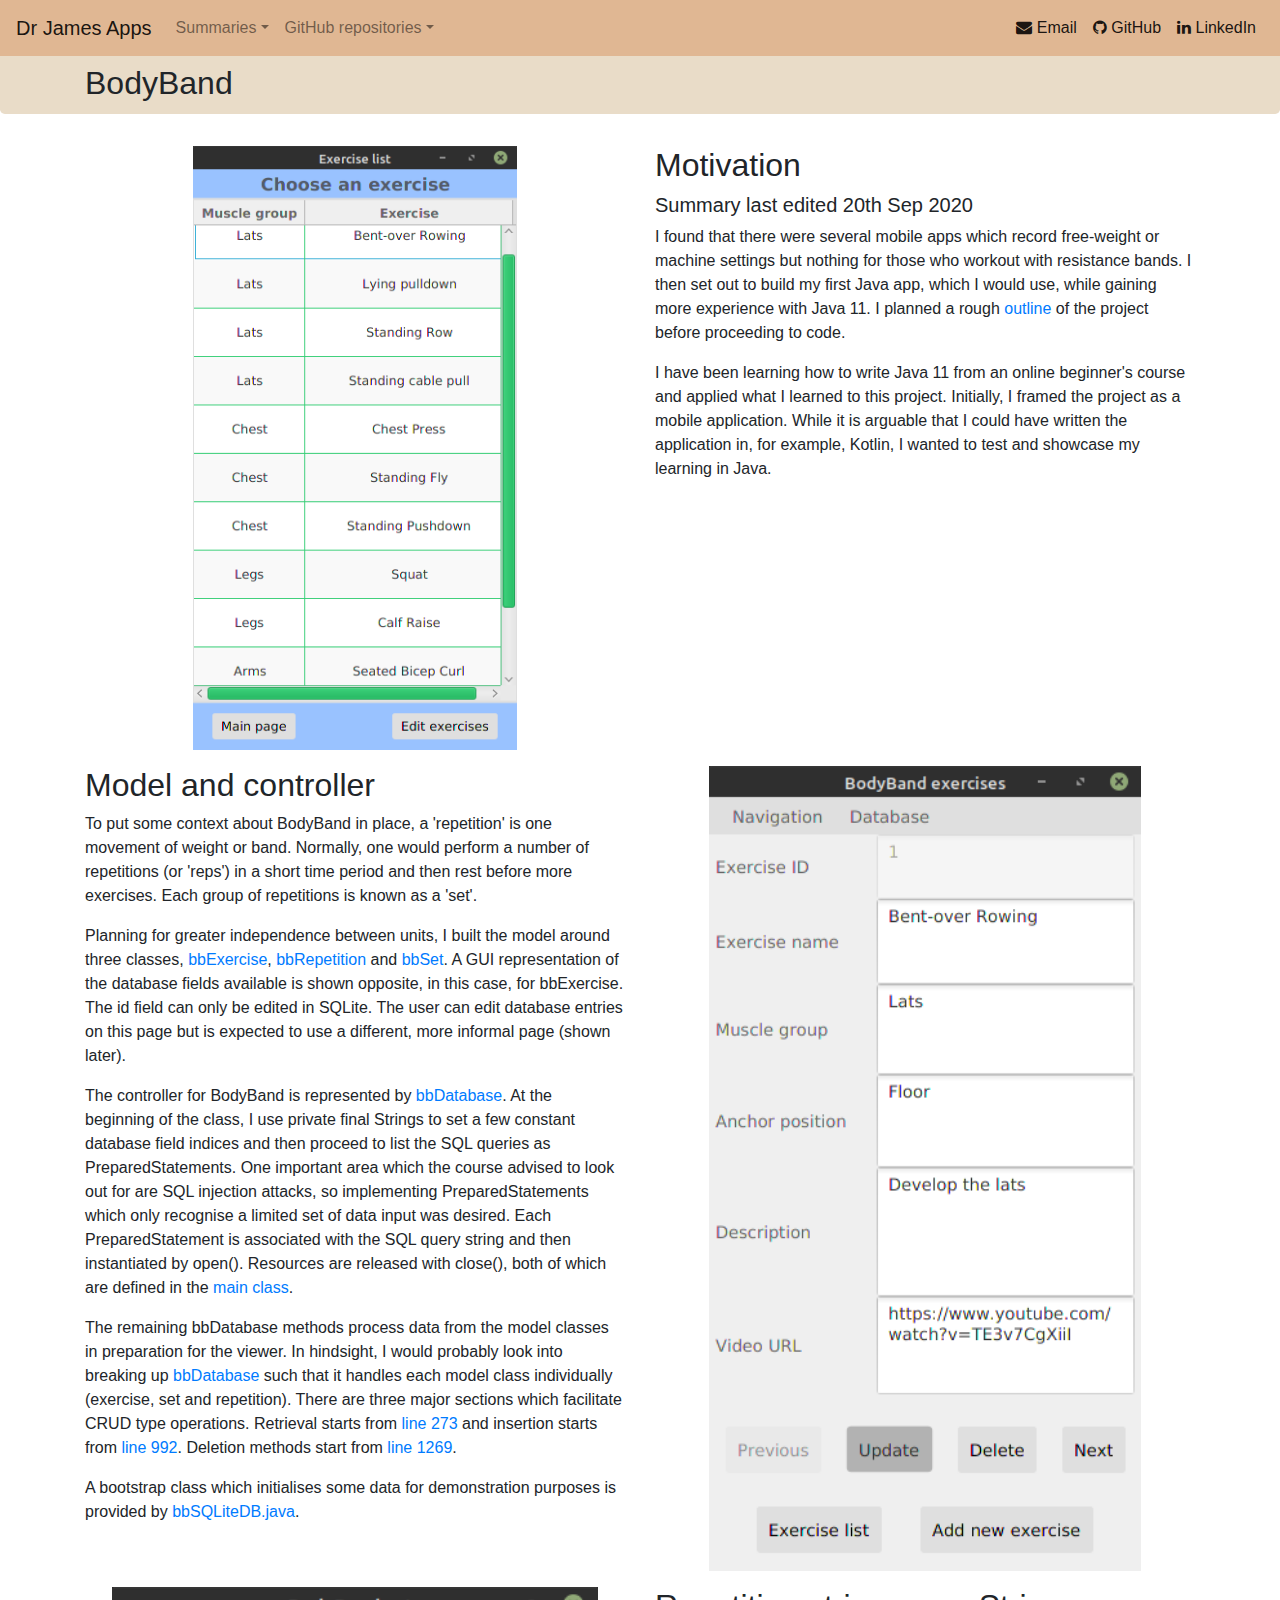
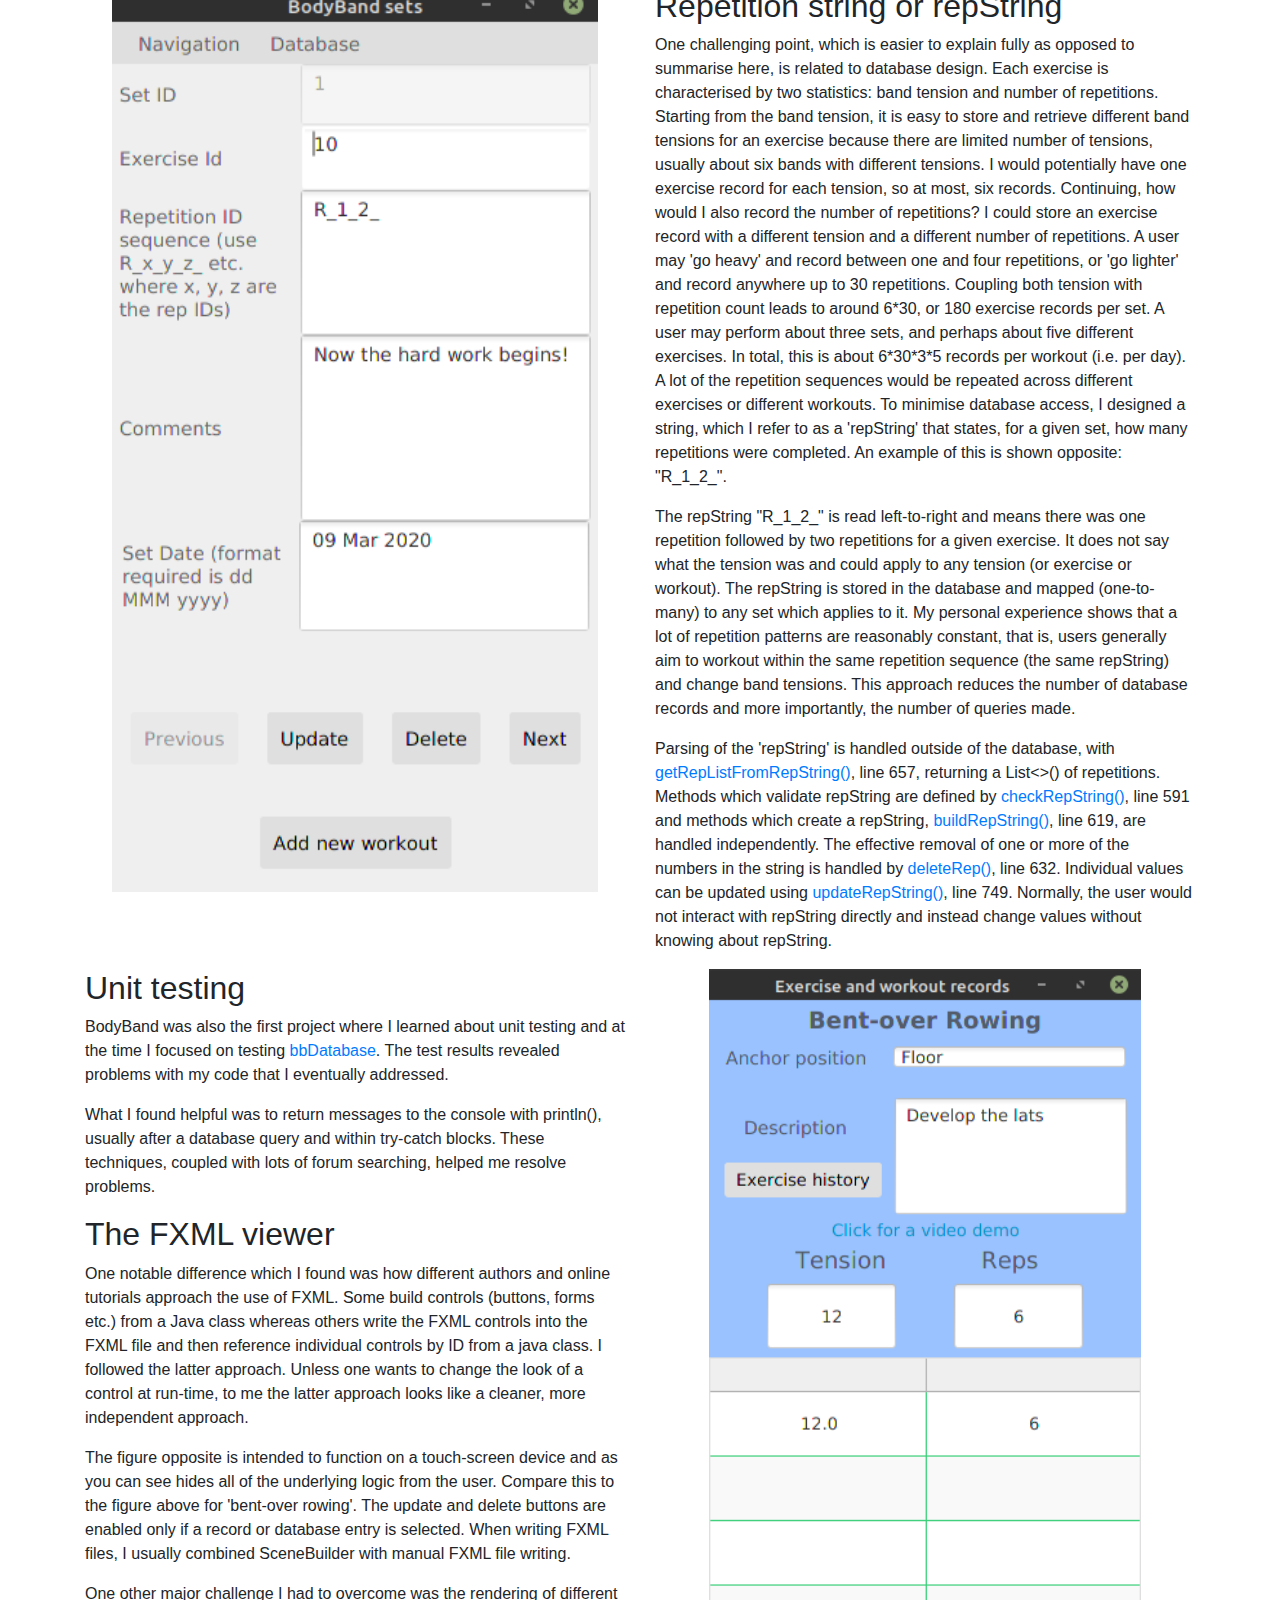
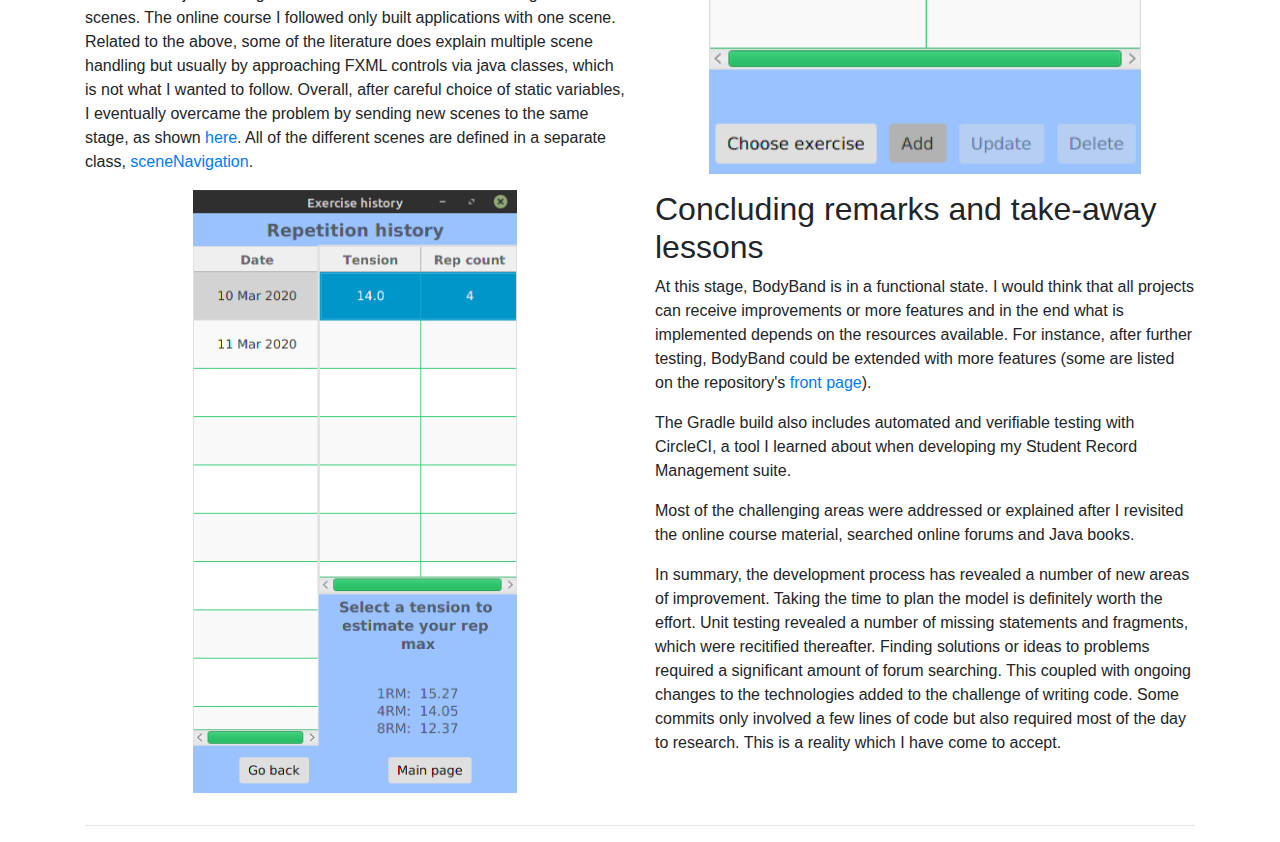
==== BodyBand.html @ 7acdca32 "updated SRM desc" ====
<!doctype html>
<html lang="en">
  <head>
    <meta charset="utf-8">
    <meta name="viewport" content="width=device-width, initial-scale=1, shrink-to-fit=no">
    <title>Dr James Apps | BodyBand</title>

    <!-- Bootstrap core CSS -->
    <link rel="stylesheet" href="https://stackpath.bootstrapcdn.com/bootstrap/4.5.2/css/bootstrap.min.css" integrity="sha384-JcKb8q3iqJ61gNV9KGb8thSsNjpSL0n8PARn9HuZOnIxN0hoP+VmmDGMN5t9UJ0Z" crossorigin="anonymous">
    <link rel="stylesheet" href="https://cdnjs.cloudflare.com/ajax/libs/font-awesome/4.7.0/css/font-awesome.min.css">
    <link rel="stylesheet" href="styles.css">

  </head>
  <body>

    <nav class="navbar navbar-expand-md navbar-light fixed-top" style="background-color:rgb(224, 183, 147);">
    <div class="navbar-brand">Dr James Apps</div>
      
    <!-- collapsable button -->
    <button class="navbar-toggler" type="button" data-toggle="collapse" data-target="#navbarSupportedContent" aria-controls="navbarSupportedContent" aria-expanded="false" aria-label="Toggle navigation">
      <span class="navbar-toggler-icon"></span>
    </button>
      
    <div class="collapse navbar-collapse" id="navbarSupportedContent">
      <ul class="navbar-nav mr-auto">
        <li class="nav-item dropdown">
          <a class="nav-link dropdown-toggle" href="" id="navbarDropdown" role="button" data-toggle="dropdown" aria-haspopup="true" aria-expanded="false">Summaries</a>
          <div class="dropdown-menu" aria-labelledby="navbarDropdown">
            <a class="dropdown-item" href="index.html">Front page</a>
            <a class="dropdown-item" href="SRM.html">Student record management SRM</a>
            <a class="dropdown-item" href="LearningChem.html">LearningChem</a>
          </div>
        </li>
        <li class="nav-item dropdown">
          <a class="nav-link dropdown-toggle" href="" id="navbarDropdown" role="button" data-toggle="dropdown" aria-haspopup="true" aria-expanded="false">GitHub repositories</a>
          <div class="dropdown-menu" aria-labelledby="navbarDropdown">
            <a class="dropdown-item" href="https://github.com/jfspps/BodyBandGradle" target="_blank">BodyBand</a>
            <a class="dropdown-item" href="https://github.com/jfspps/SRM-Spring" target="_blank">Student record management (non-secure) SRM</a>
            <a class="dropdown-item" href="https://github.com/jfspps/Secure-SRM" target="_blank">Student record management (Secure-SRM)</a>
            <a class="dropdown-item" href="https://github.com/jfspps/LearningChemDemo" target="_blank">LearningChem</a>
          </div>
        </li>
      </ul>
      <ul class="navbar-nav ml-auto">
        <li class="nav-item active">
          <a class="nav-link" href="mailto:japps@learningchem.co.uk"><i class="fa fa-envelope" aria-hidden="true"></i> Email</a>
        </li>
        <li class="nav-item active">
          <a class="nav-link" href="https://github.com/jfspps" target="_blank"><i class="fa fa-github" aria-hidden="true"></i> GitHub</a>
        </li>
        <li class="nav-item active">
          <a class="nav-link" href="https://www.linkedin.com/in/drjamesapps" target="_blank"><i class="fa fa-linkedin" aria-hidden="true"></i> LinkedIn</a>
        </li>
      </ul>
    </div>
  </nav>

  <div class="jumbotron pb-1 pt-6" style="background-color:rgb(233, 220, 200);">
    <div class="container">
      <h2>BodyBand</h2>
    </div>
  </div>

  <div class="container">
    <div class="row">
      <div class="col-md-6">
        <figure>
          <img img alt="BodyBand" src="images/BodyBand_exerciseList.png" class="mx-auto img-fluid d-block" style="width: 60%">
        </figure>
      </div>
      <div class="col-md-6">
        <h2>Motivation</h2>
        <h5>Summary last edited 20th Sep 2020</h5>
        <p>
          I found that there were several mobile apps which record free-weight or machine settings but nothing for those who workout with resistance bands. I then set out to build my first Java app, which I would use, while gaining more experience with Java 11. I planned a rough <a href="https://github.com/jfspps/BodyBand/blob/master/docs/Project%20outline.docx" target="_blank">outline</a> of the project before proceeding to code.
        </p>
        <p>
          I have been learning how to write Java 11 from an online beginner's course and applied what I learned to this project. Initially, I framed the project as a mobile application. While it is arguable that I could have written the application in, for example, Kotlin, I wanted to test and showcase my learning in Java.
        </p>
      </div>
    </div>
      <div class="row">
        <div class="col-md-6">
          <h2>Model and controller</h2>
          <p>
            To put some context about BodyBand in place, a 'repetition' is one movement of weight or band. Normally, one would perform a number of repetitions (or 'reps') in a short time period and then rest before more exercises. Each group of repetitions is known as a 'set'.
          </p>
          <p>
            Planning for greater independence between units, I built the model around three classes, <a href="https://github.com/jfspps/BodyBand/blob/master/src/sample/model/bbExercise.java" target="_blank">bbExercise</a>, <a href="https://github.com/jfspps/BodyBand/blob/master/src/sample/model/bbRepetition.java" target="_blank">bbRepetition</a> and <a href="https://github.com/jfspps/BodyBand/blob/master/src/sample/model/bbSet.java" target="_blank">bbSet</a>. A GUI representation of the database fields available is shown opposite, in this case, for bbExercise. The id field can only be edited in SQLite. The user can edit database entries on this page but is expected to use a different, more informal page (shown later).
          </p>
          <p>
            The controller for BodyBand is represented by <a href="https://github.com/jfspps/BodyBand/blob/master/src/sample/model/bbDatabase.java" target="_blank">bbDatabase</a>. At the beginning of the class, I use private final Strings to set a few constant database field indices and then proceed to list the SQL queries as PreparedStatements. One important area which the course advised to look out for are SQL injection attacks, so implementing PreparedStatements which only recognise a limited set of data input was desired. Each PreparedStatement is associated with the SQL query string and then instantiated by open(). Resources are released with close(), both of which are defined in the <a href="https://github.com/jfspps/BodyBand/blob/master/src/sample/Main.java" target="_blank">main class</a>.
          </p>
          <p>
            The remaining bbDatabase methods process data from the model classes in preparation for the viewer. In hindsight, I would probably look into breaking up <a href="https://github.com/jfspps/BodyBand/blob/master/src/sample/model/bbDatabase.java" target="_blank">bbDatabase</a> such that it handles each model class individually (exercise, set and repetition). There are three major sections which facilitate CRUD type operations. Retrieval starts from <a href="https://github.com/jfspps/BodyBand/blob/master/src/sample/model/bbDatabase.java#L273" target="_blank">line 273</a> and insertion starts from <a href="https://github.com/jfspps/BodyBand/blob/master/src/sample/model/bbDatabase.java#L992" target="_blank">line 992</a>. Deletion methods start from <a href="https://github.com/jfspps/BodyBand/blob/master/src/sample/model/bbDatabase.java#L1269" target="_blank">line 1269</a>.
          </p>
          <p>
            A bootstrap class which initialises some data for demonstration purposes is provided by <a href="https://github.com/jfspps/BodyBand/blob/master/src/sample/model/bbSQLiteDB.java" target="_blank">bbSQLiteDB.java</a>.
          </p>
          
        </div>
        <div class="col-md-6">
          <figure>
            <img img alt="BodyBand" src="images/BodyBand_editEx.png" class="mx-auto img-fluid d-block" style="width: 80%">
          </figure>
        </div>
      </div>

      <div class="row">
        <div class="col-md-6">
          <figure>
            <img img alt="BodyBand" src="images/BodyBand_editSet2.png" class="mx-auto img-fluid d-block" style="width: 90%">
          </figure>
        </div>
        
        <div class="col-md-6">
          <h2>Repetition string or repString</h2>
          <p>
            One challenging point, which is easier to explain fully as opposed to summarise here, is related to database design. Each exercise is characterised by two statistics: band tension and number of repetitions. Starting from the band tension, it is easy to store and retrieve different band tensions for an exercise because there are limited number of tensions, usually about six bands with different tensions. I would potentially have one exercise record for each tension, so at most, six records. Continuing, how would I also record the number of repetitions? I could store an exercise record with a different tension and a different number of repetitions. A user may 'go heavy' and record between one and four repetitions, or 'go lighter' and record anywhere up to 30 repetitions. Coupling both tension with repetition count leads to around 6*30, or 180 exercise records per set. A user may perform about three sets, and perhaps about five different exercises. In total, this is about 6*30*3*5 records per workout (i.e. per day). A lot of the repetition sequences would be repeated across different exercises or different workouts. To minimise database access, I designed a string, which I refer to as a 'repString' that states, for a given set, how many repetitions were completed. An example of this is shown opposite: "R_1_2_".
          </p>
          <p>
            The repString "R_1_2_" is read left-to-right and means there was one repetition followed by two repetitions for a given exercise. It does not say what the tension was and could apply to any tension (or exercise or workout). The repString is stored in the database and mapped (one-to-many) to any set which applies to it. My personal experience shows that a lot of repetition patterns are reasonably constant, that is, users generally aim to workout within the same repetition sequence (the same repString) and change band tensions. This approach reduces the number of database records and more importantly, the number of queries made.
          </p>
          <p>
            Parsing of the 'repString' is handled outside of the database, with <a href="https://github.com/jfspps/BodyBand/blob/master/src/sample/model/bbDatabase.java#L657" target="_blank">getRepListFromRepString()</a>, line 657, returning a List<>() of repetitions. Methods which validate repString are defined by <a href="https://github.com/jfspps/BodyBand/blob/master/src/sample/model/bbDatabase.java#L591" target="_blank">checkRepString()</a>, line 591 and methods which create a repString, <a href="https://github.com/jfspps/BodyBand/blob/master/src/sample/model/bbDatabase.java#L619" target="_blank">buildRepString()</a>, line 619, are handled independently. The effective removal of one or more of the numbers in the string is handled by <a href="https://github.com/jfspps/BodyBand/blob/master/src/sample/model/bbDatabase.java#L632" target="_blank">deleteRep()</a>, line 632. Individual values can be updated using <a href="https://github.com/jfspps/BodyBand/blob/master/src/sample/model/bbDatabase.java#L749" target="_blank">updateRepString()</a>, line 749. Normally, the user would not interact with repString directly and instead change values without knowing about repString.
          </p>
        </div>
      </div>

      <div class="row">
        <div class="col-md-6">
          <h2>Unit testing</h2>
          <p>
            BodyBand was also the first project where I learned about unit testing and at the time I focused on testing <a href="https://github.com/jfspps/BodyBand/blob/master/src/sample/model/bbDatabaseTest2.java" target="_blank">bbDatabase</a>. The test results revealed problems with my code that I eventually addressed.
          </p>
          <p>
            What I found helpful was to return messages to the console with println(), usually after a database query and within try-catch blocks. These techniques, coupled with lots of forum searching, helped me resolve problems.
          </p>
          
          <h2>The FXML viewer</h2>
          <p>
            One notable difference which I found was how different authors and online tutorials approach the use of FXML. Some build controls (buttons, forms etc.) from a Java class whereas others write the FXML controls into the FXML file and then reference individual controls by ID from a java class. I followed the latter approach.  Unless one wants to change the look of a control at run-time, to me the latter approach looks like a cleaner, more independent approach.
          </p>
          <p>
            The figure opposite is intended to function on a touch-screen device and as you can see hides all of the underlying logic from the user. Compare this to the figure above for 'bent-over rowing'. The update and delete buttons are enabled only if a record or database entry is selected. When writing FXML files, I usually combined SceneBuilder with manual FXML file writing.
          </p>
          <p>
            One other major challenge I had to overcome was the rendering of different scenes. The online course I followed only built applications with one scene. Related to the above, some of the literature does explain multiple scene handling but usually by approaching FXML controls via java classes, which is not what I wanted to follow. Overall, after careful choice of static variables, I eventually overcame the problem by sending new scenes to the same stage, as shown <a href="https://github.com/jfspps/BodyBand/blob/master/src/sample/Main.java#L14" target="_blank">here</a>. All of the different scenes are defined in a separate class, <a href="https://github.com/jfspps/BodyBand/blob/master/src/sample/sceneNavigation.java" target="_blank">sceneNavigation</a>.
          </p>
        </div>
        <div class="col-md-6">
          <figure>
            <img img alt="BodyBand" src="images/BodyBand_newSet1.png" class="mx-auto img-fluid d-block" style="width: 80%">
          </figure>
        </div>
      </div>

      <div class="row">
        <div class="col-md-6">
          <figure>
            <img img alt="BodyBand" src="images/BodyBand_repHistory.png" class="mx-auto img-fluid d-block" style="width: 60%">
          </figure>
        </div>
        
        <div class="col-md-6">
          <h2>Concluding remarks and take-away lessons</h2>
          <p>
            At this stage, BodyBand is in a functional state. I would think that all projects can receive improvements or more features and in the end what is implemented depends on the resources available. For instance, after further testing, BodyBand could be extended with more features (some are listed on the repository's <a href="https://github.com/jfspps/BodyBand" target="_blank">front page</a>). 
          </p>
          <p>
            The Gradle build also includes automated and verifiable testing with CircleCI, a tool I learned about when developing my Student Record Management suite.
          </p>
          <p>
            Most of the challenging areas were addressed or explained after I revisited the online course material, searched online forums and Java books. 
          </p>
          <p>
            In summary, the development process has revealed a number of new areas of improvement. Taking the time to plan the model is definitely worth the effort. Unit testing revealed a number of missing statements and fragments, which were recitified thereafter. Finding solutions or ideas to problems required a significant amount of forum searching. This coupled with ongoing changes to the technologies added to the challenge of writing code. Some commits only involved a few lines of code but also required most of the day to research. This is a reality which I have come to accept. 
          </p>
        </div>
      </div>
    <hr>
  </div>
  
<script src="https://code.jquery.com/jquery-3.5.1.slim.min.js" integrity="sha384-DfXdz2htPH0lsSSs5nCTpuj/zy4C+OGpamoFVy38MVBnE+IbbVYUew+OrCXaRkfj" crossorigin="anonymous"></script>
<script src="https://cdn.jsdelivr.net/npm/popper.js@1.16.1/dist/umd/popper.min.js" integrity="sha384-9/reFTGAW83EW2RDu2S0VKaIzap3H66lZH81PoYlFhbGU+6BZp6G7niu735Sk7lN" crossorigin="anonymous"></script>
<script src="https://stackpath.bootstrapcdn.com/bootstrap/4.5.2/js/bootstrap.min.js" integrity="sha384-B4gt1jrGC7Jh4AgTPSdUtOBvfO8shuf57BaghqFfPlYxofvL8/KUEfYiJOMMV+rV" crossorigin="anonymous"></script>
</body>
</html>
---- styles.css ----
body { 
    padding-top: 0px; 
}

@media screen and (max-width: 576px) {
    body { padding-top: 30px; }
}
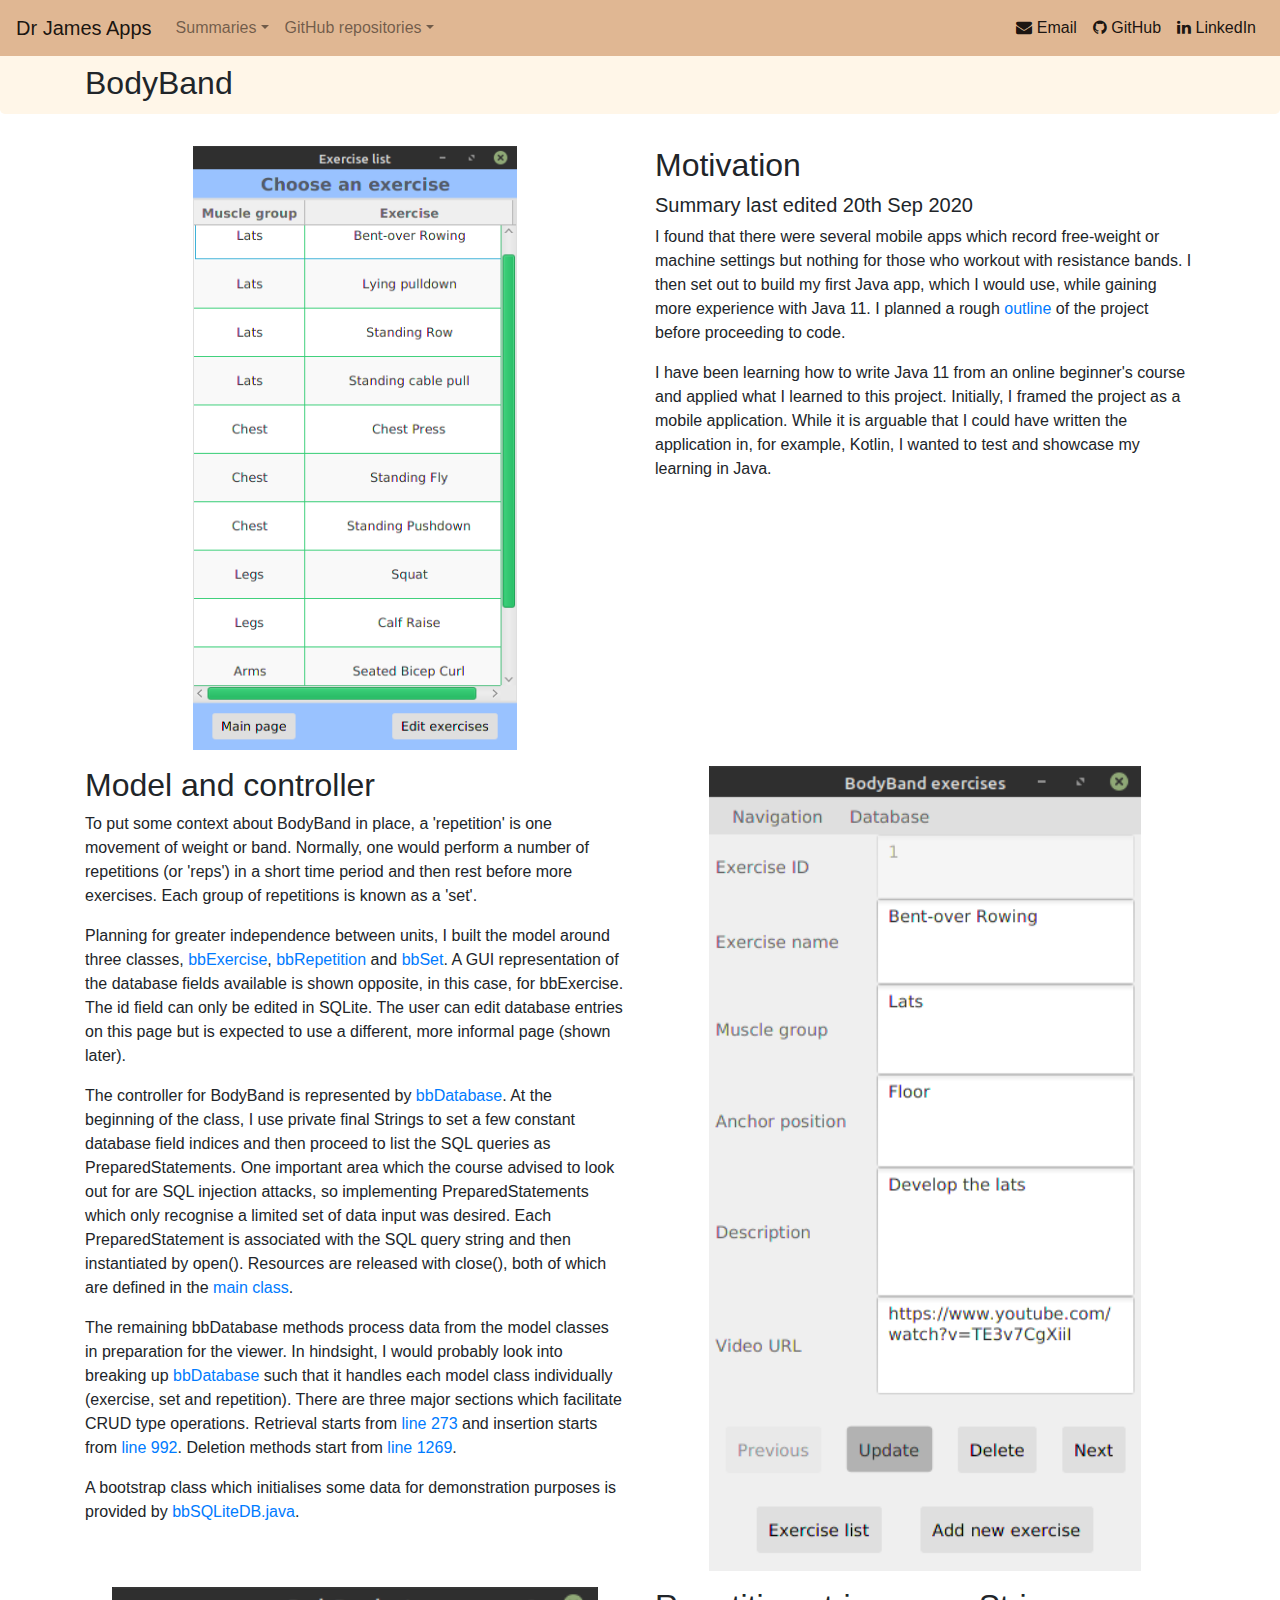
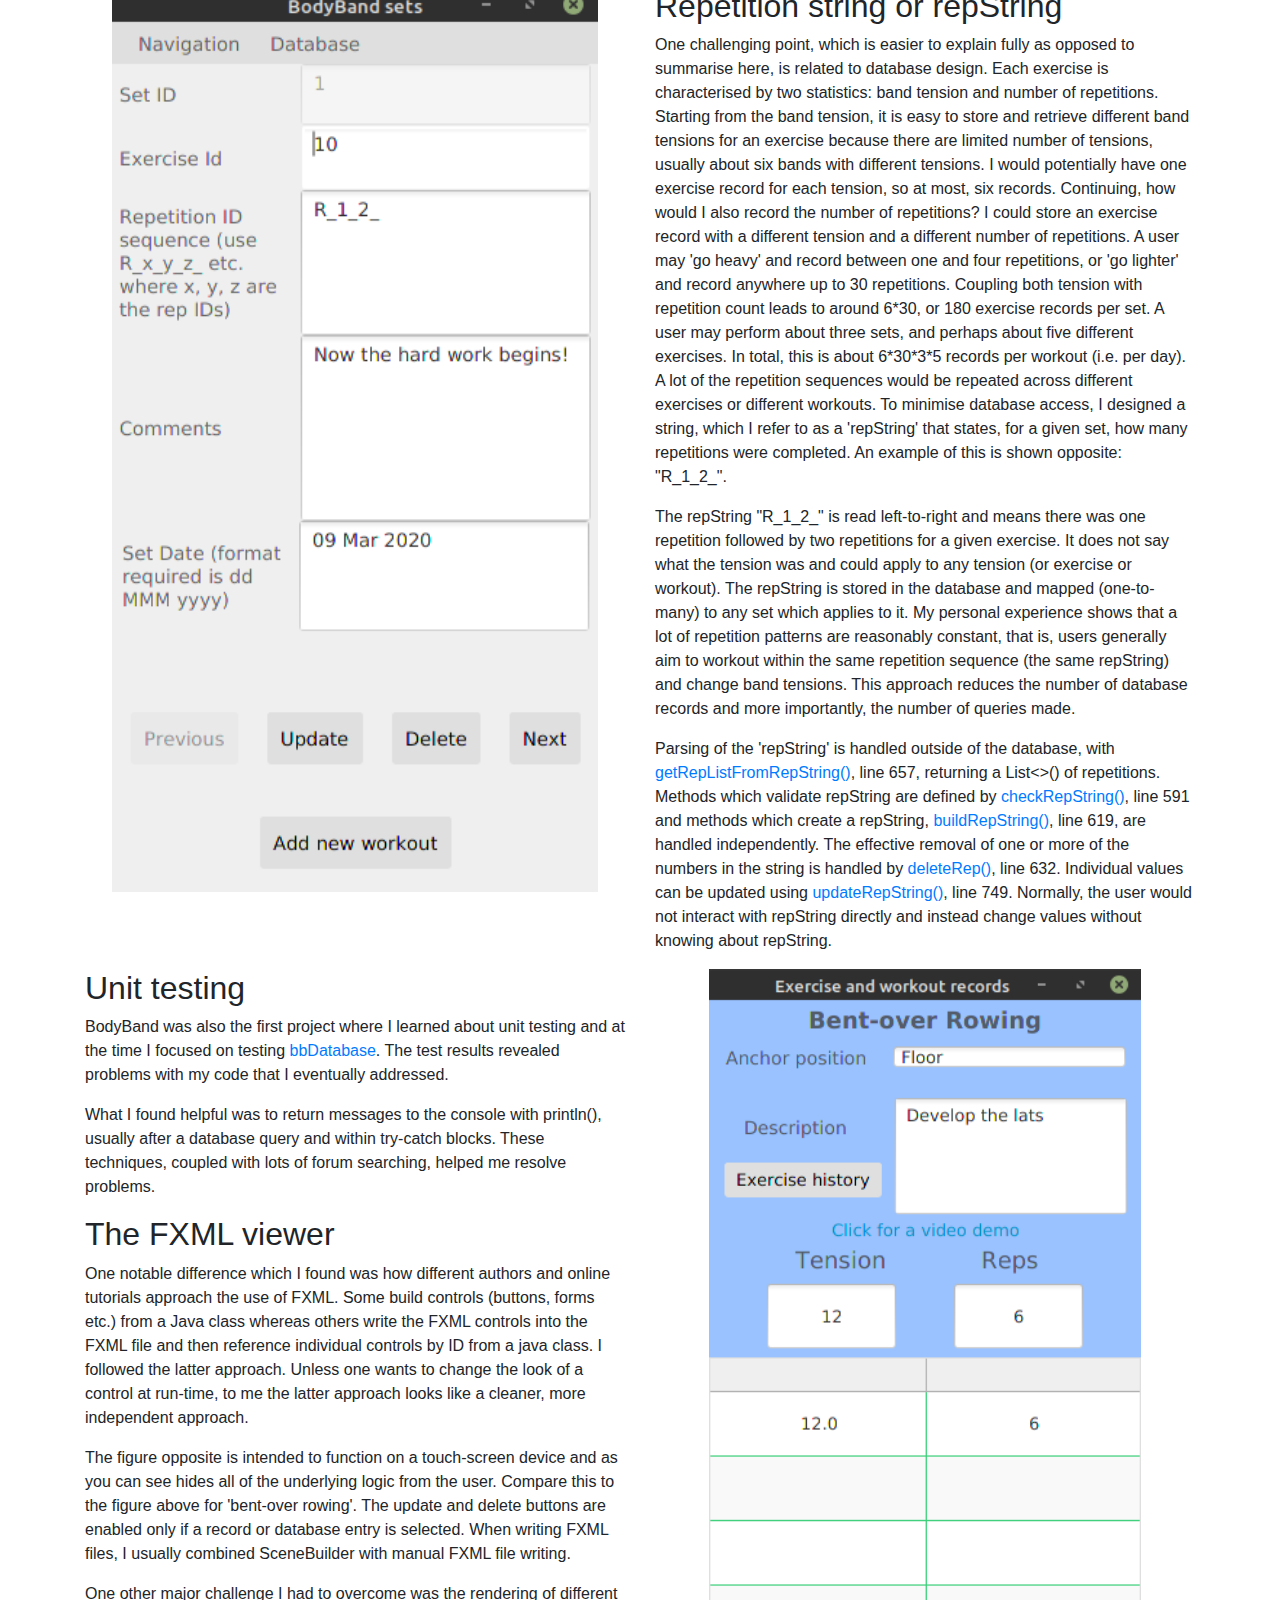
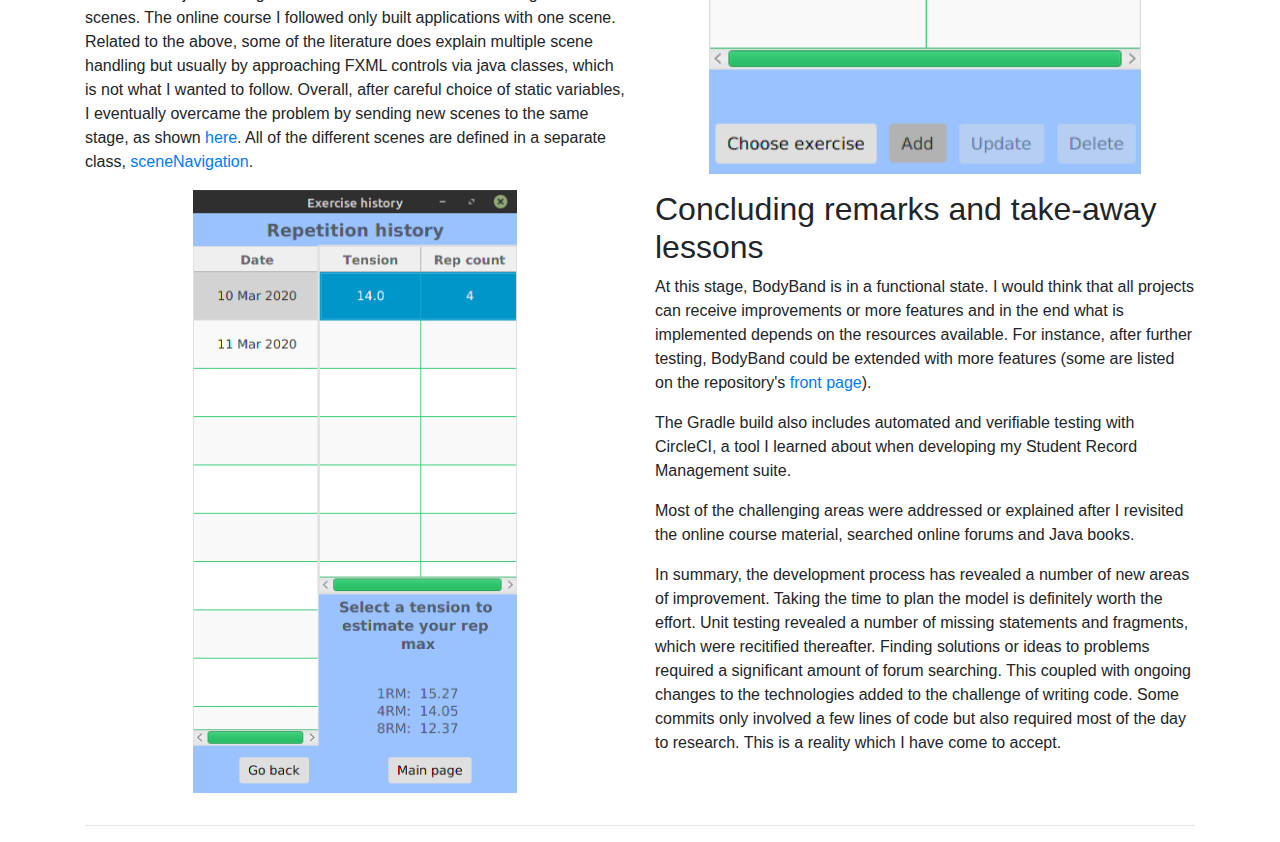
==== commit 0d0b6c82: "minor update" ====
--- a/BodyBand.html
+++ b/BodyBand.html
@@ -55,7 +55,7 @@
     </div>
   </nav>
 
-  <div class="jumbotron pb-1 pt-6" style="background-color:rgb(233, 220, 200);">
+  <div class="jumbotron pb-1 pt-6" style="background-color:rgb(255, 246, 232);">
     <div class="container">
       <h2>BodyBand</h2>
     </div>
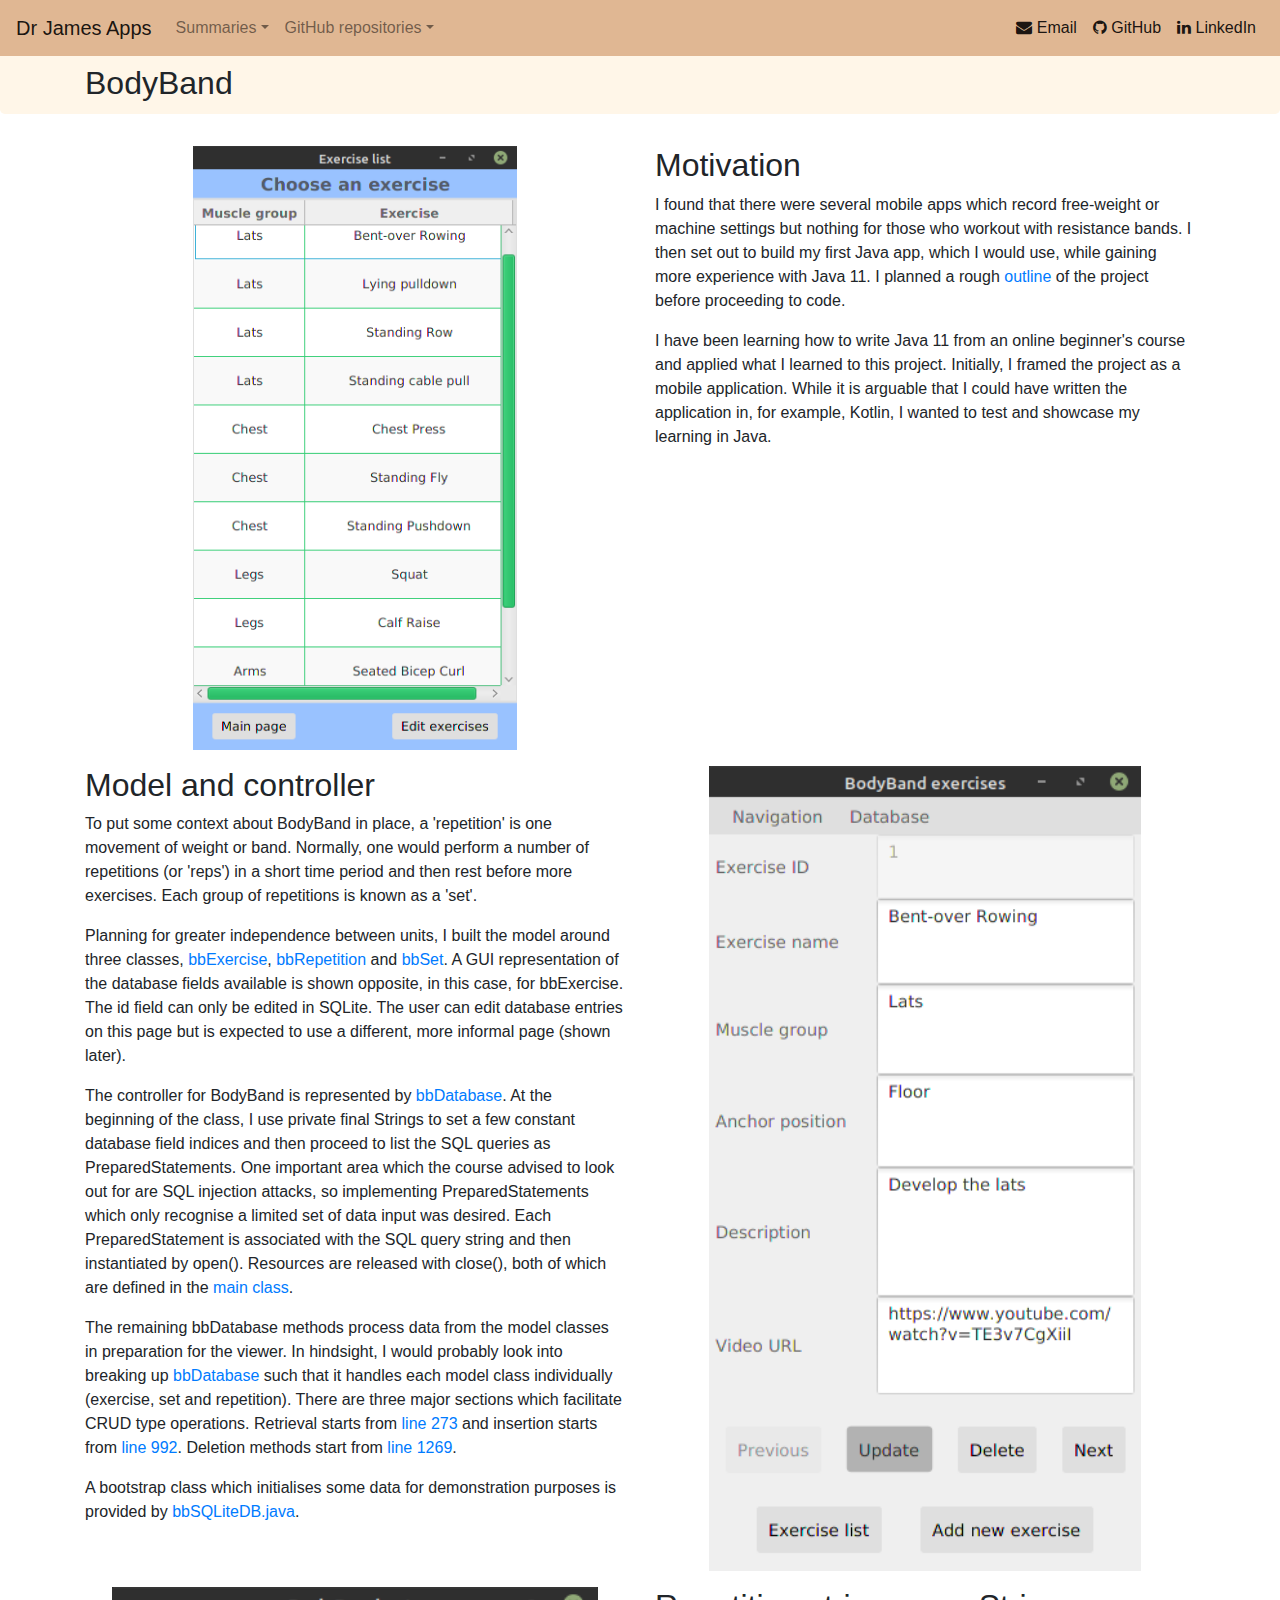
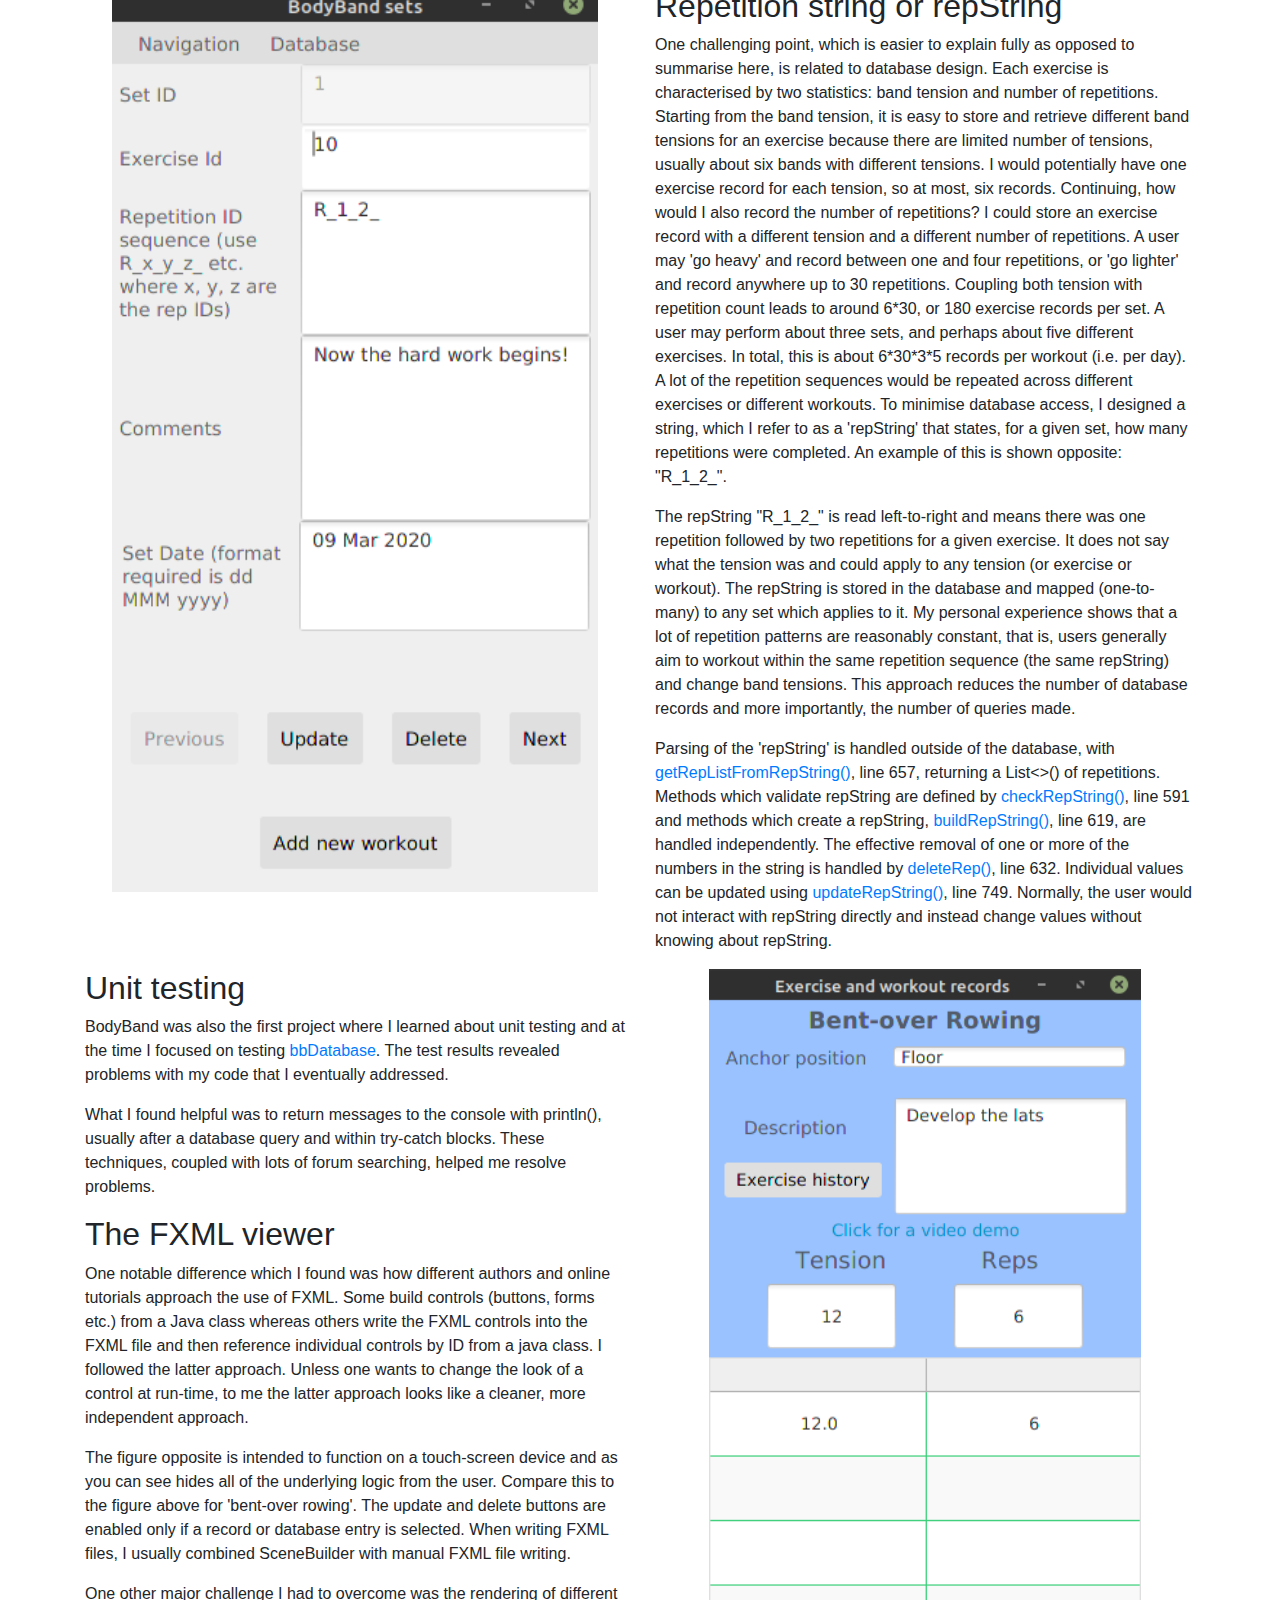
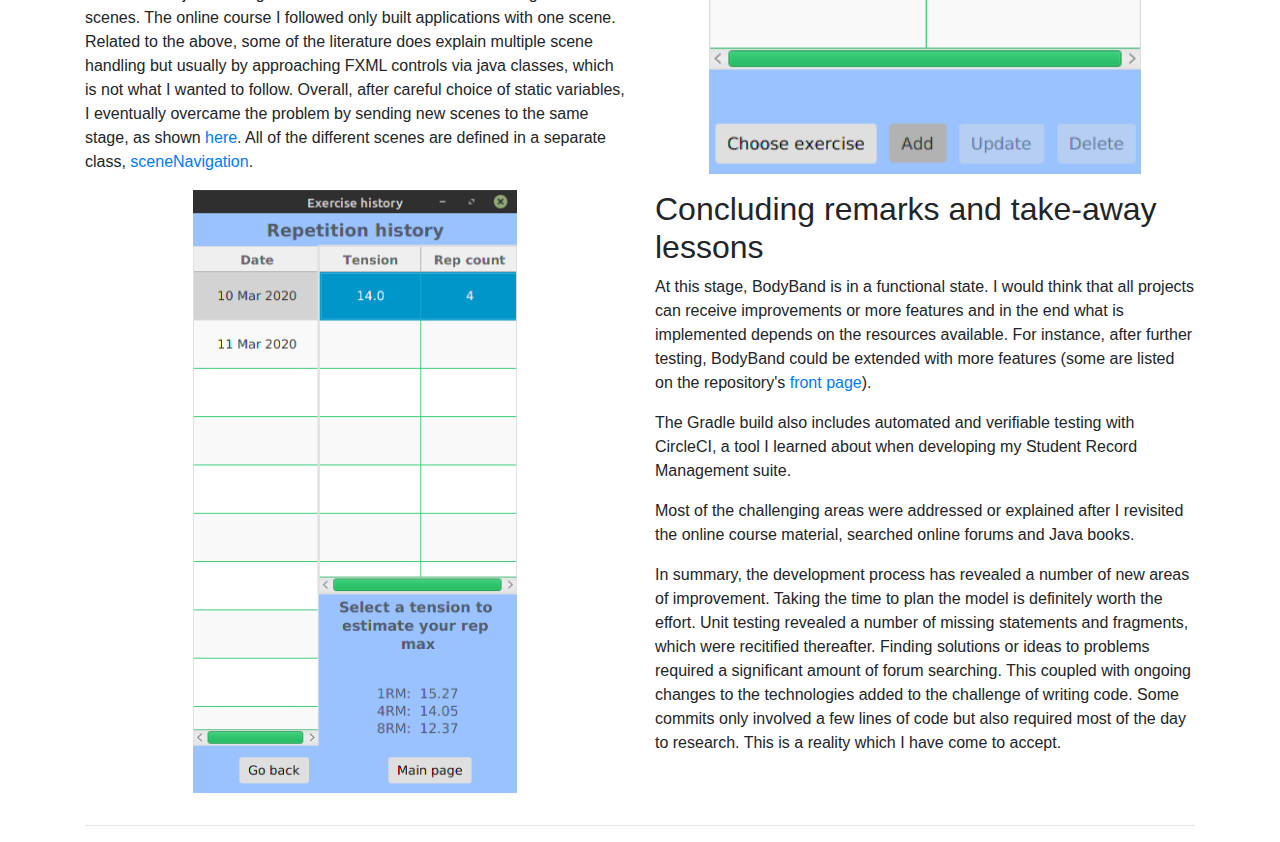
==== commit 426ad262: "minor update" ====
--- a/BodyBand.html
+++ b/BodyBand.html
@@ -70,7 +70,6 @@
       </div>
       <div class="col-md-6">
         <h2>Motivation</h2>
-        <h5>Summary last edited 20th Sep 2020</h5>
         <p>
           I found that there were several mobile apps which record free-weight or machine settings but nothing for those who workout with resistance bands. I then set out to build my first Java app, which I would use, while gaining more experience with Java 11. I planned a rough <a href="https://github.com/jfspps/BodyBand/blob/master/docs/Project%20outline.docx" target="_blank">outline</a> of the project before proceeding to code.
         </p>
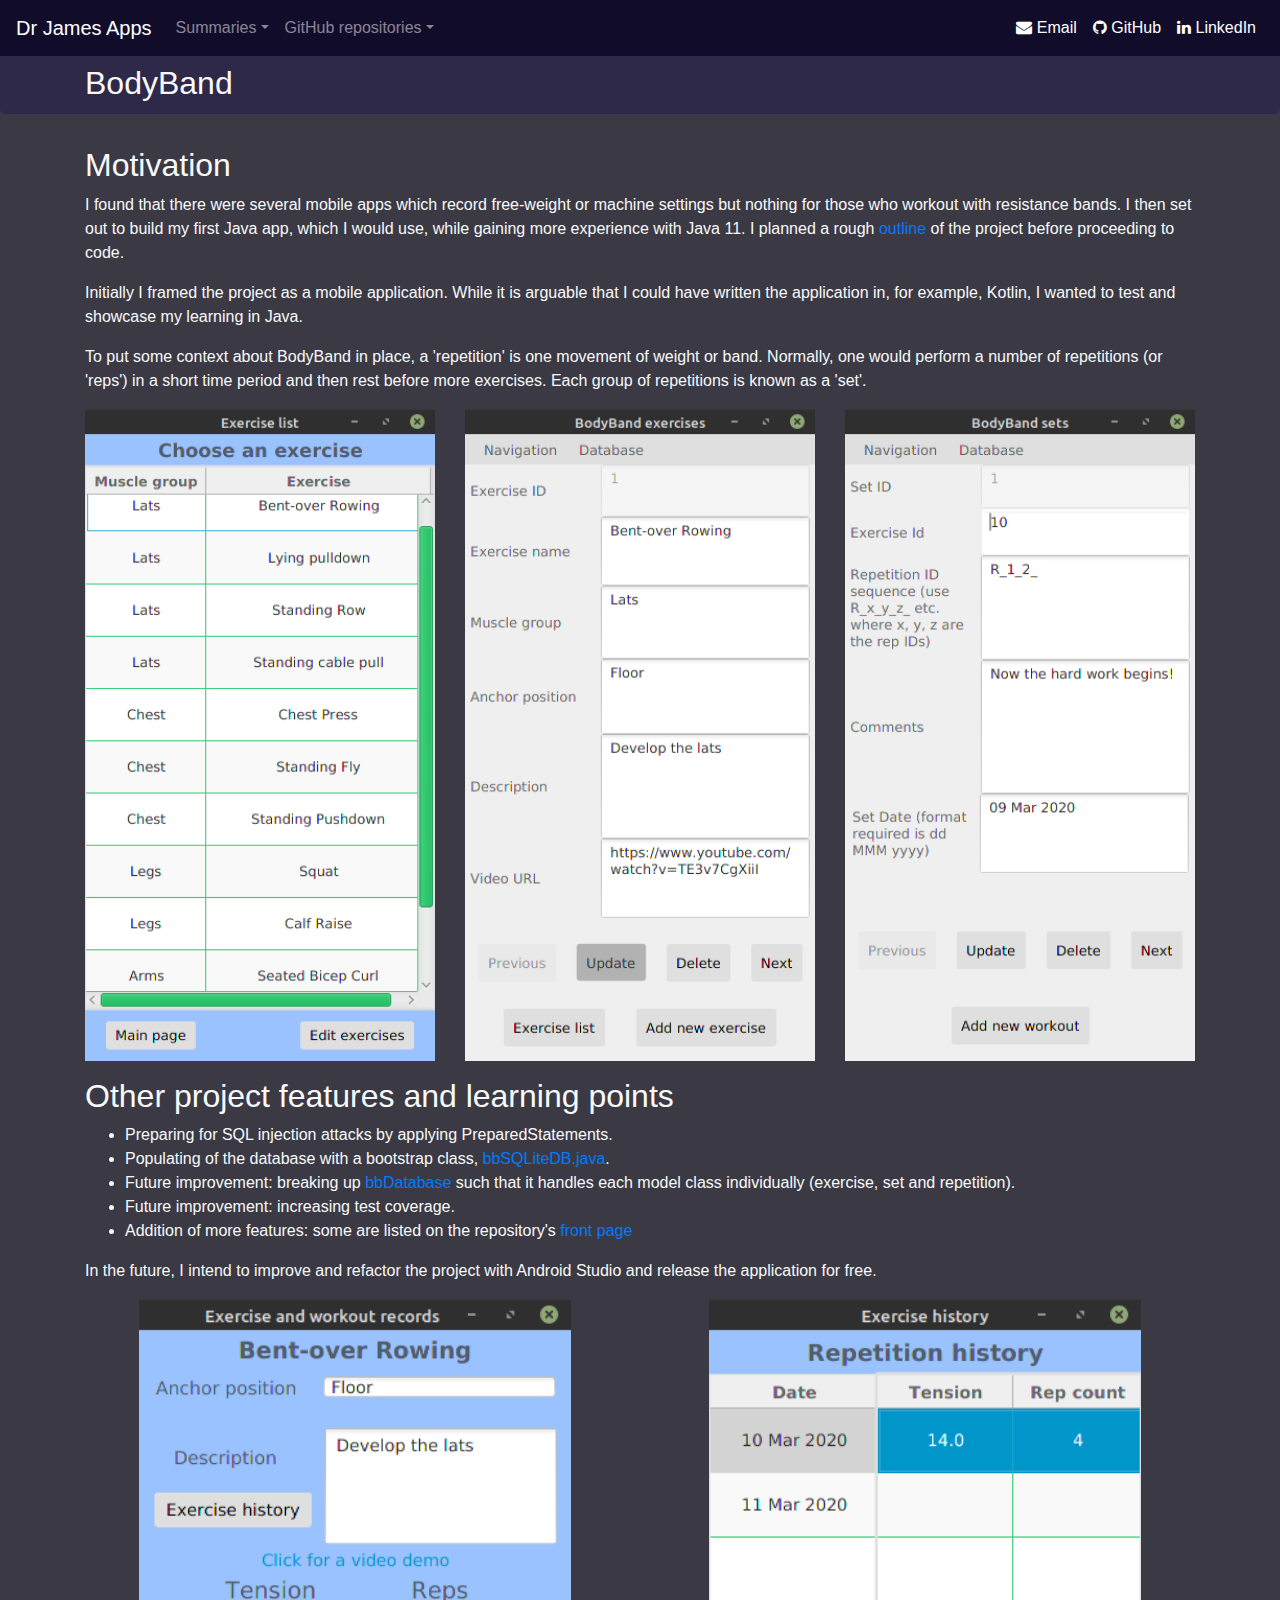
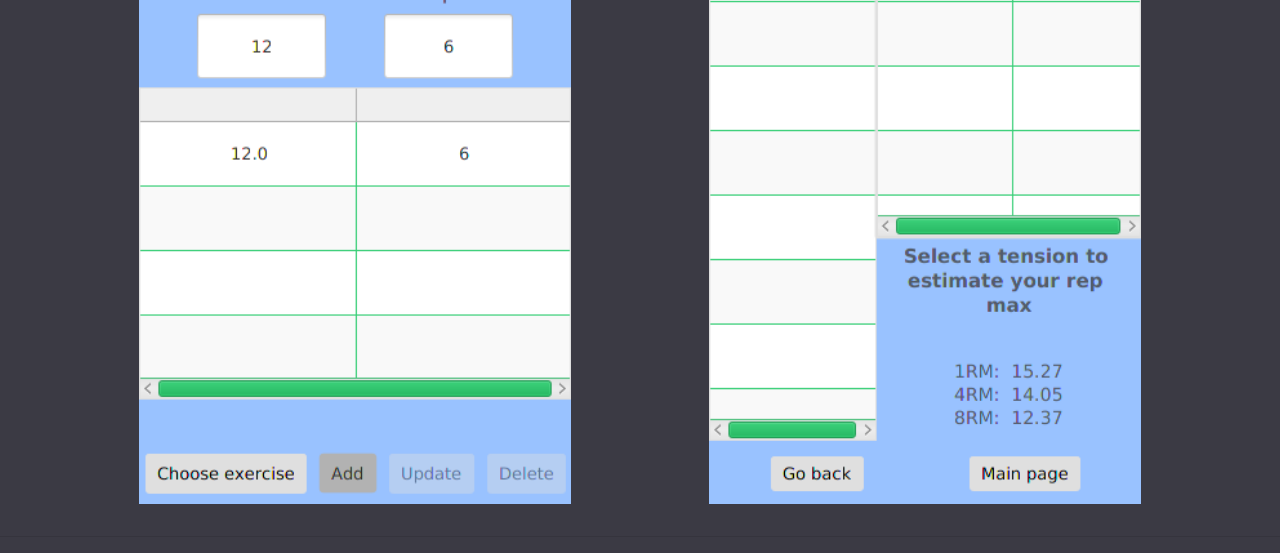
==== commit 4ecb75cb: "major update and refresh" ====
--- a/BodyBand.html
+++ b/BodyBand.html
@@ -1,187 +1,180 @@
 <!doctype html>
 <html lang="en">
-  <head>
-    <meta charset="utf-8">
-    <meta name="viewport" content="width=device-width, initial-scale=1, shrink-to-fit=no">
-    <title>Dr James Apps | BodyBand</title>
 
-    <!-- Bootstrap core CSS -->
-    <link rel="stylesheet" href="https://stackpath.bootstrapcdn.com/bootstrap/4.5.2/css/bootstrap.min.css" integrity="sha384-JcKb8q3iqJ61gNV9KGb8thSsNjpSL0n8PARn9HuZOnIxN0hoP+VmmDGMN5t9UJ0Z" crossorigin="anonymous">
-    <link rel="stylesheet" href="https://cdnjs.cloudflare.com/ajax/libs/font-awesome/4.7.0/css/font-awesome.min.css">
-    <link rel="stylesheet" href="styles.css">
+<head>
+  <meta charset="utf-8">
+  <meta name="viewport" content="width=device-width, initial-scale=1, shrink-to-fit=no">
+  <title>Dr James Apps | BodyBand</title>
 
-  </head>
-  <body>
+  <!-- Bootstrap core CSS -->
+  <link rel="stylesheet" href="https://stackpath.bootstrapcdn.com/bootstrap/4.5.2/css/bootstrap.min.css"
+    integrity="sha384-JcKb8q3iqJ61gNV9KGb8thSsNjpSL0n8PARn9HuZOnIxN0hoP+VmmDGMN5t9UJ0Z" crossorigin="anonymous">
+  <link rel="stylesheet" href="https://cdnjs.cloudflare.com/ajax/libs/font-awesome/4.7.0/css/font-awesome.min.css">
+  <link rel="stylesheet" href="styles.css">
 
-    <nav class="navbar navbar-expand-md navbar-light fixed-top" style="background-color:rgb(224, 183, 147);">
-    <div class="navbar-brand">Dr James Apps</div>
-      
+</head>
+
+<body class="text-light" style="background-color:rgb(59, 58, 68);">
+
+  <nav class="navbar navbar-expand-md navbar-dark fixed-top text-light" style="background-color:rgb(18, 12, 43);">
+    <a class="navbar-brand" href="https://jfspps.github.io/portfolio/">Dr James Apps</a>
+
     <!-- collapsable button -->
-    <button class="navbar-toggler" type="button" data-toggle="collapse" data-target="#navbarSupportedContent" aria-controls="navbarSupportedContent" aria-expanded="false" aria-label="Toggle navigation">
+    <button class="navbar-toggler" type="button" data-toggle="collapse" data-target="#navbarSupportedContent"
+      aria-controls="navbarSupportedContent" aria-expanded="false" aria-label="Toggle navigation">
       <span class="navbar-toggler-icon"></span>
     </button>
-      
+
     <div class="collapse navbar-collapse" id="navbarSupportedContent">
       <ul class="navbar-nav mr-auto">
         <li class="nav-item dropdown">
-          <a class="nav-link dropdown-toggle" href="" id="navbarDropdown" role="button" data-toggle="dropdown" aria-haspopup="true" aria-expanded="false">Summaries</a>
+          <a class="nav-link dropdown-toggle" href="" id="navbarDropdown" role="button" data-toggle="dropdown"
+            aria-haspopup="true" aria-expanded="false">Summaries</a>
           <div class="dropdown-menu" aria-labelledby="navbarDropdown">
             <a class="dropdown-item" href="index.html">Front page</a>
-            <a class="dropdown-item" href="SRM.html">Student record management SRM</a>
-            <a class="dropdown-item" href="LearningChem.html">LearningChem</a>
+            <a class="dropdown-item" href="SRM.html">Secure Student-record-management</a>
           </div>
         </li>
         <li class="nav-item dropdown">
-          <a class="nav-link dropdown-toggle" href="" id="navbarDropdown" role="button" data-toggle="dropdown" aria-haspopup="true" aria-expanded="false">GitHub repositories</a>
+          <a class="nav-link dropdown-toggle" href="" id="navbarDropdown" role="button" data-toggle="dropdown"
+            aria-haspopup="true" aria-expanded="false">GitHub repositories</a>
           <div class="dropdown-menu" aria-labelledby="navbarDropdown">
             <a class="dropdown-item" href="https://github.com/jfspps/BodyBandGradle" target="_blank">BodyBand</a>
-            <a class="dropdown-item" href="https://github.com/jfspps/SRM-Spring" target="_blank">Student record management (non-secure) SRM</a>
-            <a class="dropdown-item" href="https://github.com/jfspps/Secure-SRM" target="_blank">Student record management (Secure-SRM)</a>
+            <a class="dropdown-item" href="https://github.com/jfspps/Secure-SRM" target="_blank">Secure student record
+              management (Secure-SRM)</a>
             <a class="dropdown-item" href="https://github.com/jfspps/LearningChemDemo" target="_blank">LearningChem</a>
+            <a class="dropdown-item" href="https://jfspps.github.io/howtos/" target="_blank">HowTos</a>
           </div>
         </li>
       </ul>
       <ul class="navbar-nav ml-auto">
         <li class="nav-item active">
-          <a class="nav-link" href="mailto:japps@learningchem.co.uk"><i class="fa fa-envelope" aria-hidden="true"></i> Email</a>
+          <a class="nav-link" href="mailto:japps@learningchem.co.uk"><i class="fa fa-envelope" aria-hidden="true"></i>
+            Email</a>
         </li>
         <li class="nav-item active">
-          <a class="nav-link" href="https://github.com/jfspps" target="_blank"><i class="fa fa-github" aria-hidden="true"></i> GitHub</a>
+          <a class="nav-link" href="https://github.com/jfspps" target="_blank"><i class="fa fa-github"
+              aria-hidden="true"></i> GitHub</a>
         </li>
         <li class="nav-item active">
-          <a class="nav-link" href="https://www.linkedin.com/in/drjamesapps" target="_blank"><i class="fa fa-linkedin" aria-hidden="true"></i> LinkedIn</a>
+          <a class="nav-link" href="https://www.linkedin.com/in/drjamesapps" target="_blank"><i class="fa fa-linkedin"
+              aria-hidden="true"></i> LinkedIn</a>
         </li>
       </ul>
     </div>
   </nav>
 
-  <div class="jumbotron pb-1 pt-6" style="background-color:rgb(255, 246, 232);">
+  <div class="jumbotron pb-1 pt-6" style="background-color:rgb(47, 41, 73);">
     <div class="container">
       <h2>BodyBand</h2>
     </div>
   </div>
 
-  <div class="container">
+  <div class="container" style="background-color:rgb(59, 58, 68);">
+    <div class="row">
+      <div class="col-md-12">
+        <h2>Motivation</h2>
+        <p>
+          I found that there were several mobile apps which record free-weight or machine settings but nothing for those
+          who workout with resistance bands. I then set out to build my first Java app, which I would use, while gaining
+          more experience with Java 11. I planned a rough <a
+            href="https://github.com/jfspps/BodyBand/blob/master/docs/Project%20outline.docx"
+            target="_blank">outline</a> of the project before proceeding to code.
+        </p>
+        <p>
+          Initially I framed the project as a mobile application. While it is arguable that I could have written the
+          application in, for example, Kotlin, I wanted to test and showcase my learning in Java.
+        </p>
+        <p>
+          To put some context about BodyBand in place, a 'repetition' is one movement of weight or band. Normally, one
+          would perform a number of repetitions (or 'reps') in a short time period and then rest before more exercises.
+          Each group of repetitions is known as a 'set'.
+        </p>
+      </div>
+    </div>
+
+    <div class="row">
+      <div class="col-md-4">
+        <figure>
+          <img img alt="BodyBand" src="images/BodyBand_exerciseList.png" class="mx-auto img-fluid d-block"
+            style="width: 100%">
+        </figure>
+      </div>
+      <div class="col-md-4">
+        <figure>
+          <img img alt="BodyBand" src="images/BodyBand_editEx.png" class="mx-auto img-fluid d-block"
+            style="width: 100%">
+        </figure>
+      </div>
+      <div class="col-md-4">
+        <figure>
+          <img img alt="BodyBand" src="images/BodyBand_editSet2.png" class="mx-auto img-fluid d-block"
+            style="width: 100%">
+        </figure>
+      </div>
+    </div>
+
+    <div class="row">
+      <div class="col-md-12">
+        <h2>Other project features and learning points</h2>
+        <ul>
+          <li>
+            Preparing for SQL injection attacks by applying PreparedStatements.
+          </li>
+          <li>
+            Populating of the database with a bootstrap class, <a
+              href="https://github.com/jfspps/BodyBand/blob/master/src/sample/model/bbSQLiteDB.java"
+              target="_blank">bbSQLiteDB.java</a>.
+          </li>
+          <li>
+            Future improvement: breaking up <a
+              href="https://github.com/jfspps/BodyBand/blob/master/src/sample/model/bbDatabase.java"
+              target="_blank">bbDatabase</a> such that it handles each model class individually (exercise, set and
+            repetition).
+          </li>
+          <li>
+            Future improvement: increasing test coverage.
+          </li>
+          <li>
+            Addition of more features: some are listed on the repository's <a href="https://github.com/jfspps/BodyBand"
+              target="_blank">front page</a>
+          </li>
+        </ul>
+
+        <p>
+          In the future, I intend to improve and refactor the project with Android Studio and release the application
+          for free.
+        </p>
+      </div>
+    </div>
+
     <div class="row">
       <div class="col-md-6">
         <figure>
-          <img img alt="BodyBand" src="images/BodyBand_exerciseList.png" class="mx-auto img-fluid d-block" style="width: 60%">
+          <img img alt="BodyBand" src="images/BodyBand_newSet1.png" class="mx-auto img-fluid d-block"
+            style="width: 80%">
         </figure>
       </div>
       <div class="col-md-6">
-        <h2>Motivation</h2>
-        <p>
-          I found that there were several mobile apps which record free-weight or machine settings but nothing for those who workout with resistance bands. I then set out to build my first Java app, which I would use, while gaining more experience with Java 11. I planned a rough <a href="https://github.com/jfspps/BodyBand/blob/master/docs/Project%20outline.docx" target="_blank">outline</a> of the project before proceeding to code.
-        </p>
-        <p>
-          I have been learning how to write Java 11 from an online beginner's course and applied what I learned to this project. Initially, I framed the project as a mobile application. While it is arguable that I could have written the application in, for example, Kotlin, I wanted to test and showcase my learning in Java.
-        </p>
+        <figure>
+          <img img alt="BodyBand" src="images/BodyBand_repHistory.png" class="mx-auto img-fluid d-block"
+            style="width: 80%">
+        </figure>
       </div>
     </div>
-      <div class="row">
-        <div class="col-md-6">
-          <h2>Model and controller</h2>
-          <p>
-            To put some context about BodyBand in place, a 'repetition' is one movement of weight or band. Normally, one would perform a number of repetitions (or 'reps') in a short time period and then rest before more exercises. Each group of repetitions is known as a 'set'.
-          </p>
-          <p>
-            Planning for greater independence between units, I built the model around three classes, <a href="https://github.com/jfspps/BodyBand/blob/master/src/sample/model/bbExercise.java" target="_blank">bbExercise</a>, <a href="https://github.com/jfspps/BodyBand/blob/master/src/sample/model/bbRepetition.java" target="_blank">bbRepetition</a> and <a href="https://github.com/jfspps/BodyBand/blob/master/src/sample/model/bbSet.java" target="_blank">bbSet</a>. A GUI representation of the database fields available is shown opposite, in this case, for bbExercise. The id field can only be edited in SQLite. The user can edit database entries on this page but is expected to use a different, more informal page (shown later).
-          </p>
-          <p>
-            The controller for BodyBand is represented by <a href="https://github.com/jfspps/BodyBand/blob/master/src/sample/model/bbDatabase.java" target="_blank">bbDatabase</a>. At the beginning of the class, I use private final Strings to set a few constant database field indices and then proceed to list the SQL queries as PreparedStatements. One important area which the course advised to look out for are SQL injection attacks, so implementing PreparedStatements which only recognise a limited set of data input was desired. Each PreparedStatement is associated with the SQL query string and then instantiated by open(). Resources are released with close(), both of which are defined in the <a href="https://github.com/jfspps/BodyBand/blob/master/src/sample/Main.java" target="_blank">main class</a>.
-          </p>
-          <p>
-            The remaining bbDatabase methods process data from the model classes in preparation for the viewer. In hindsight, I would probably look into breaking up <a href="https://github.com/jfspps/BodyBand/blob/master/src/sample/model/bbDatabase.java" target="_blank">bbDatabase</a> such that it handles each model class individually (exercise, set and repetition). There are three major sections which facilitate CRUD type operations. Retrieval starts from <a href="https://github.com/jfspps/BodyBand/blob/master/src/sample/model/bbDatabase.java#L273" target="_blank">line 273</a> and insertion starts from <a href="https://github.com/jfspps/BodyBand/blob/master/src/sample/model/bbDatabase.java#L992" target="_blank">line 992</a>. Deletion methods start from <a href="https://github.com/jfspps/BodyBand/blob/master/src/sample/model/bbDatabase.java#L1269" target="_blank">line 1269</a>.
-          </p>
-          <p>
-            A bootstrap class which initialises some data for demonstration purposes is provided by <a href="https://github.com/jfspps/BodyBand/blob/master/src/sample/model/bbSQLiteDB.java" target="_blank">bbSQLiteDB.java</a>.
-          </p>
-          
-        </div>
-        <div class="col-md-6">
-          <figure>
-            <img img alt="BodyBand" src="images/BodyBand_editEx.png" class="mx-auto img-fluid d-block" style="width: 80%">
-          </figure>
-        </div>
-      </div>
+  </div>
 
-      <div class="row">
-        <div class="col-md-6">
-          <figure>
-            <img img alt="BodyBand" src="images/BodyBand_editSet2.png" class="mx-auto img-fluid d-block" style="width: 90%">
-          </figure>
-        </div>
-        
-        <div class="col-md-6">
-          <h2>Repetition string or repString</h2>
-          <p>
-            One challenging point, which is easier to explain fully as opposed to summarise here, is related to database design. Each exercise is characterised by two statistics: band tension and number of repetitions. Starting from the band tension, it is easy to store and retrieve different band tensions for an exercise because there are limited number of tensions, usually about six bands with different tensions. I would potentially have one exercise record for each tension, so at most, six records. Continuing, how would I also record the number of repetitions? I could store an exercise record with a different tension and a different number of repetitions. A user may 'go heavy' and record between one and four repetitions, or 'go lighter' and record anywhere up to 30 repetitions. Coupling both tension with repetition count leads to around 6*30, or 180 exercise records per set. A user may perform about three sets, and perhaps about five different exercises. In total, this is about 6*30*3*5 records per workout (i.e. per day). A lot of the repetition sequences would be repeated across different exercises or different workouts. To minimise database access, I designed a string, which I refer to as a 'repString' that states, for a given set, how many repetitions were completed. An example of this is shown opposite: "R_1_2_".
-          </p>
-          <p>
-            The repString "R_1_2_" is read left-to-right and means there was one repetition followed by two repetitions for a given exercise. It does not say what the tension was and could apply to any tension (or exercise or workout). The repString is stored in the database and mapped (one-to-many) to any set which applies to it. My personal experience shows that a lot of repetition patterns are reasonably constant, that is, users generally aim to workout within the same repetition sequence (the same repString) and change band tensions. This approach reduces the number of database records and more importantly, the number of queries made.
-          </p>
-          <p>
-            Parsing of the 'repString' is handled outside of the database, with <a href="https://github.com/jfspps/BodyBand/blob/master/src/sample/model/bbDatabase.java#L657" target="_blank">getRepListFromRepString()</a>, line 657, returning a List<>() of repetitions. Methods which validate repString are defined by <a href="https://github.com/jfspps/BodyBand/blob/master/src/sample/model/bbDatabase.java#L591" target="_blank">checkRepString()</a>, line 591 and methods which create a repString, <a href="https://github.com/jfspps/BodyBand/blob/master/src/sample/model/bbDatabase.java#L619" target="_blank">buildRepString()</a>, line 619, are handled independently. The effective removal of one or more of the numbers in the string is handled by <a href="https://github.com/jfspps/BodyBand/blob/master/src/sample/model/bbDatabase.java#L632" target="_blank">deleteRep()</a>, line 632. Individual values can be updated using <a href="https://github.com/jfspps/BodyBand/blob/master/src/sample/model/bbDatabase.java#L749" target="_blank">updateRepString()</a>, line 749. Normally, the user would not interact with repString directly and instead change values without knowing about repString.
-          </p>
-        </div>
-      </div>
+  <hr />
 
-      <div class="row">
-        <div class="col-md-6">
-          <h2>Unit testing</h2>
-          <p>
-            BodyBand was also the first project where I learned about unit testing and at the time I focused on testing <a href="https://github.com/jfspps/BodyBand/blob/master/src/sample/model/bbDatabaseTest2.java" target="_blank">bbDatabase</a>. The test results revealed problems with my code that I eventually addressed.
-          </p>
-          <p>
-            What I found helpful was to return messages to the console with println(), usually after a database query and within try-catch blocks. These techniques, coupled with lots of forum searching, helped me resolve problems.
-          </p>
-          
-          <h2>The FXML viewer</h2>
-          <p>
-            One notable difference which I found was how different authors and online tutorials approach the use of FXML. Some build controls (buttons, forms etc.) from a Java class whereas others write the FXML controls into the FXML file and then reference individual controls by ID from a java class. I followed the latter approach.  Unless one wants to change the look of a control at run-time, to me the latter approach looks like a cleaner, more independent approach.
-          </p>
-          <p>
-            The figure opposite is intended to function on a touch-screen device and as you can see hides all of the underlying logic from the user. Compare this to the figure above for 'bent-over rowing'. The update and delete buttons are enabled only if a record or database entry is selected. When writing FXML files, I usually combined SceneBuilder with manual FXML file writing.
-          </p>
-          <p>
-            One other major challenge I had to overcome was the rendering of different scenes. The online course I followed only built applications with one scene. Related to the above, some of the literature does explain multiple scene handling but usually by approaching FXML controls via java classes, which is not what I wanted to follow. Overall, after careful choice of static variables, I eventually overcame the problem by sending new scenes to the same stage, as shown <a href="https://github.com/jfspps/BodyBand/blob/master/src/sample/Main.java#L14" target="_blank">here</a>. All of the different scenes are defined in a separate class, <a href="https://github.com/jfspps/BodyBand/blob/master/src/sample/sceneNavigation.java" target="_blank">sceneNavigation</a>.
-          </p>
-        </div>
-        <div class="col-md-6">
-          <figure>
-            <img img alt="BodyBand" src="images/BodyBand_newSet1.png" class="mx-auto img-fluid d-block" style="width: 80%">
-          </figure>
-        </div>
-      </div>
+  <script src="https://code.jquery.com/jquery-3.5.1.slim.min.js"
+    integrity="sha384-DfXdz2htPH0lsSSs5nCTpuj/zy4C+OGpamoFVy38MVBnE+IbbVYUew+OrCXaRkfj"
+    crossorigin="anonymous"></script>
+  <script src="https://cdn.jsdelivr.net/npm/popper.js@1.16.1/dist/umd/popper.min.js"
+    integrity="sha384-9/reFTGAW83EW2RDu2S0VKaIzap3H66lZH81PoYlFhbGU+6BZp6G7niu735Sk7lN"
+    crossorigin="anonymous"></script>
+  <script src="https://stackpath.bootstrapcdn.com/bootstrap/4.5.2/js/bootstrap.min.js"
+    integrity="sha384-B4gt1jrGC7Jh4AgTPSdUtOBvfO8shuf57BaghqFfPlYxofvL8/KUEfYiJOMMV+rV"
+    crossorigin="anonymous"></script>
+</body>
 
-      <div class="row">
-        <div class="col-md-6">
-          <figure>
-            <img img alt="BodyBand" src="images/BodyBand_repHistory.png" class="mx-auto img-fluid d-block" style="width: 60%">
-          </figure>
-        </div>
-        
-        <div class="col-md-6">
-          <h2>Concluding remarks and take-away lessons</h2>
-          <p>
-            At this stage, BodyBand is in a functional state. I would think that all projects can receive improvements or more features and in the end what is implemented depends on the resources available. For instance, after further testing, BodyBand could be extended with more features (some are listed on the repository's <a href="https://github.com/jfspps/BodyBand" target="_blank">front page</a>). 
-          </p>
-          <p>
-            The Gradle build also includes automated and verifiable testing with CircleCI, a tool I learned about when developing my Student Record Management suite.
-          </p>
-          <p>
-            Most of the challenging areas were addressed or explained after I revisited the online course material, searched online forums and Java books. 
-          </p>
-          <p>
-            In summary, the development process has revealed a number of new areas of improvement. Taking the time to plan the model is definitely worth the effort. Unit testing revealed a number of missing statements and fragments, which were recitified thereafter. Finding solutions or ideas to problems required a significant amount of forum searching. This coupled with ongoing changes to the technologies added to the challenge of writing code. Some commits only involved a few lines of code but also required most of the day to research. This is a reality which I have come to accept. 
-          </p>
-        </div>
-      </div>
-    <hr>
-  </div>
-  
-<script src="https://code.jquery.com/jquery-3.5.1.slim.min.js" integrity="sha384-DfXdz2htPH0lsSSs5nCTpuj/zy4C+OGpamoFVy38MVBnE+IbbVYUew+OrCXaRkfj" crossorigin="anonymous"></script>
-<script src="https://cdn.jsdelivr.net/npm/popper.js@1.16.1/dist/umd/popper.min.js" integrity="sha384-9/reFTGAW83EW2RDu2S0VKaIzap3H66lZH81PoYlFhbGU+6BZp6G7niu735Sk7lN" crossorigin="anonymous"></script>
-<script src="https://stackpath.bootstrapcdn.com/bootstrap/4.5.2/js/bootstrap.min.js" integrity="sha384-B4gt1jrGC7Jh4AgTPSdUtOBvfO8shuf57BaghqFfPlYxofvL8/KUEfYiJOMMV+rV" crossorigin="anonymous"></script>
-</body>
-</html>
+</html>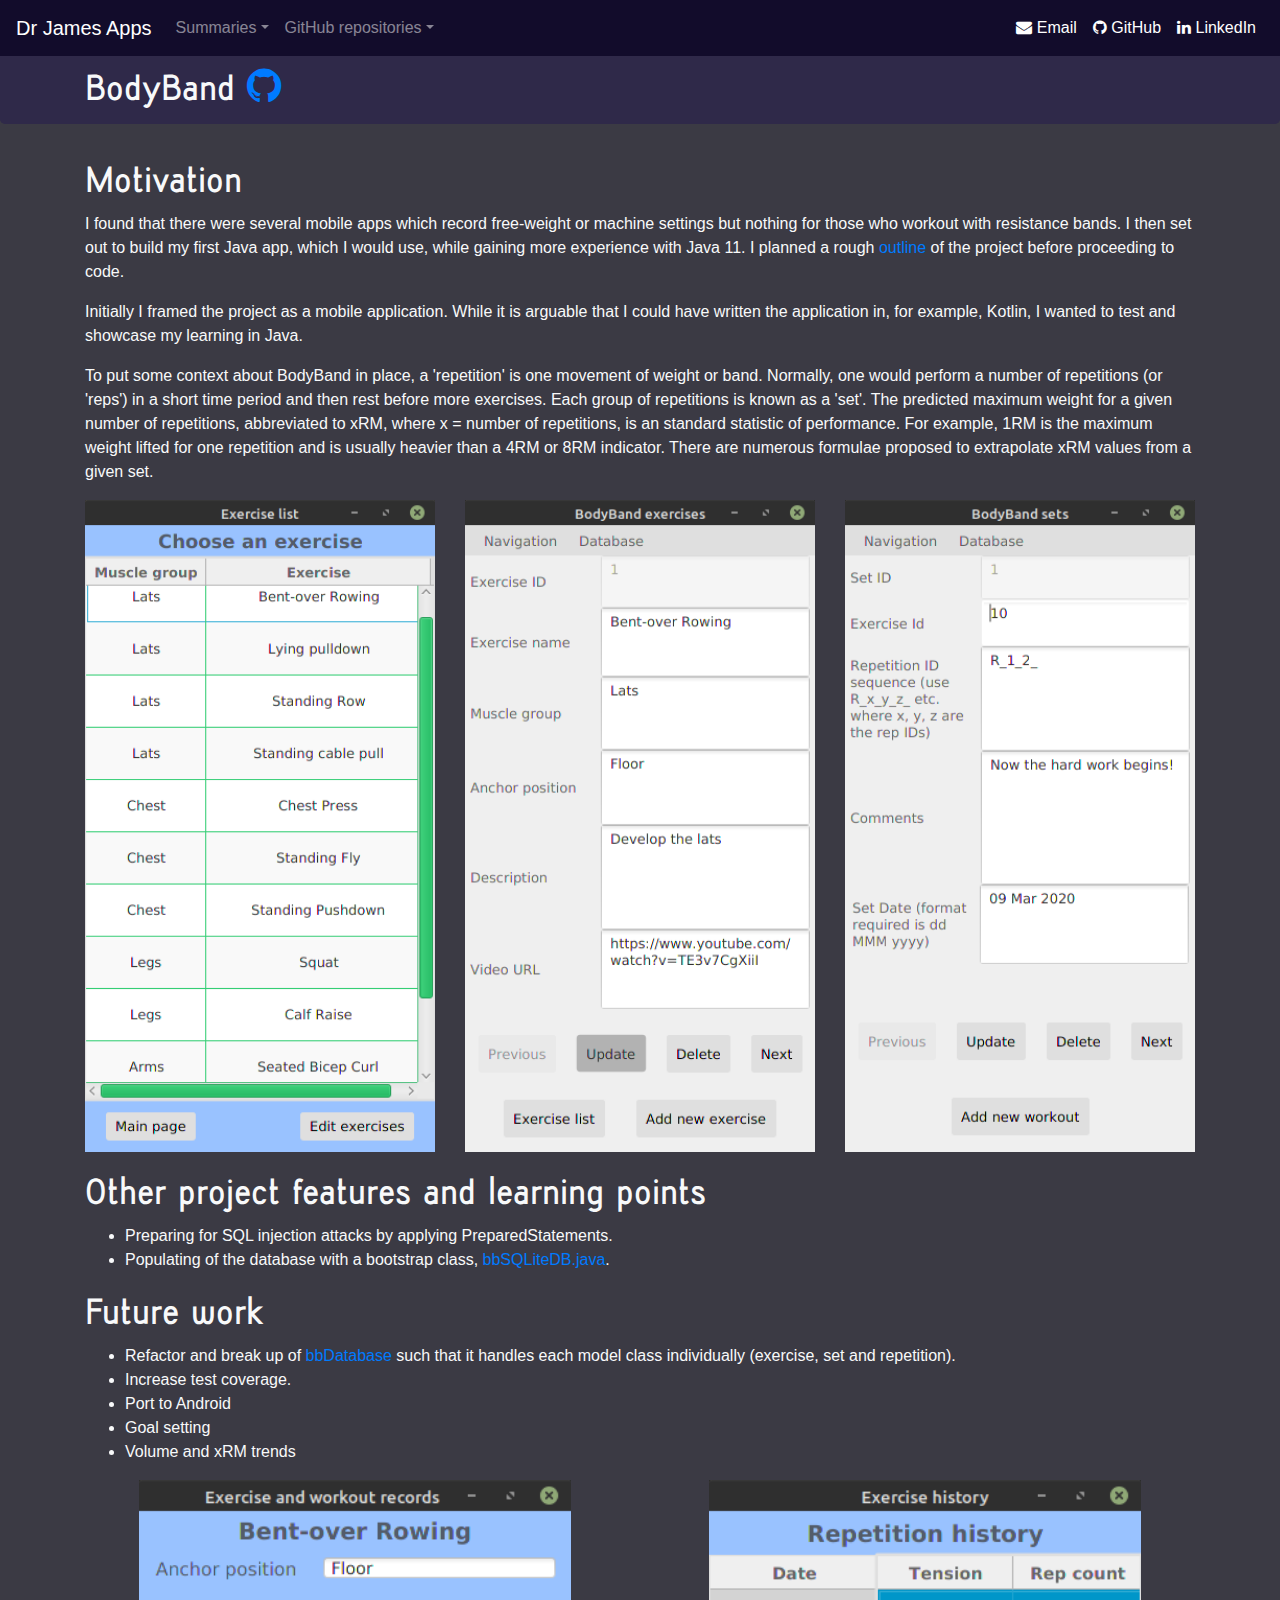
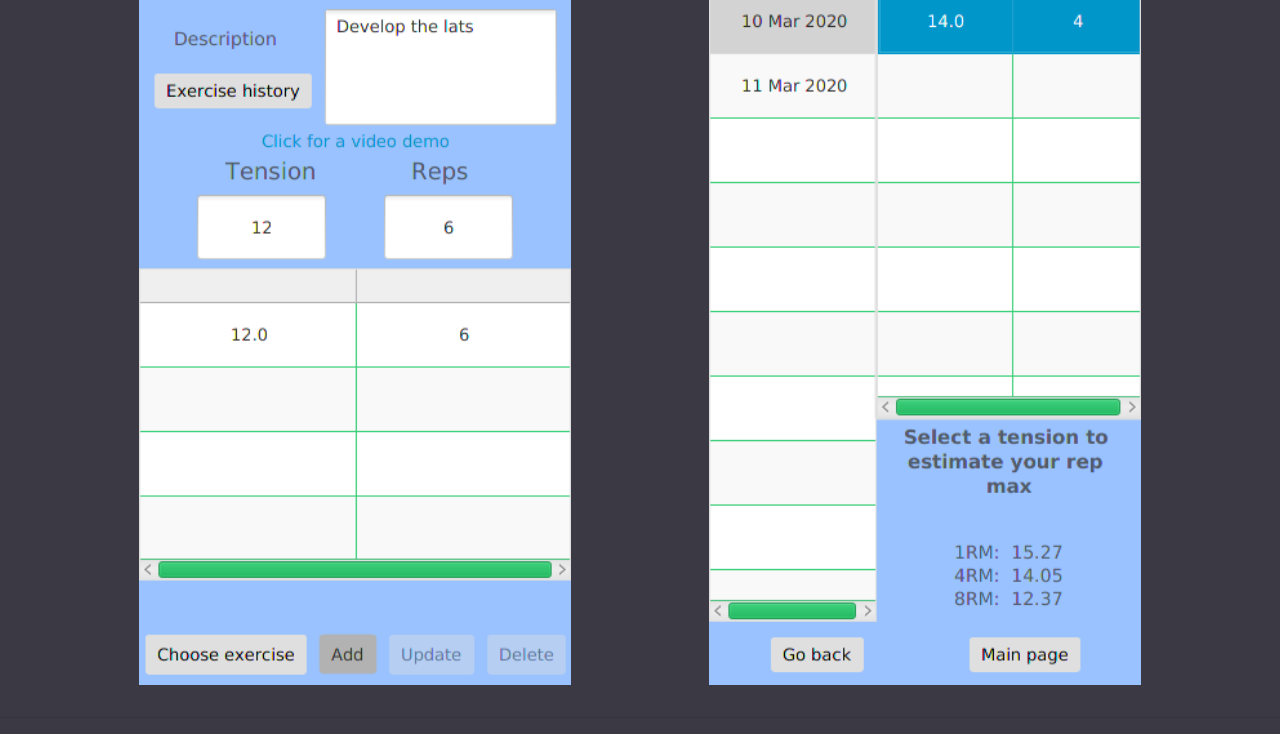
==== commit 15ba92d3: "updated header font and added future work" ====
--- a/BodyBand.html
+++ b/BodyBand.html
@@ -66,14 +66,14 @@
 
   <div class="jumbotron pb-1 pt-6" style="background-color:rgb(47, 41, 73);">
     <div class="container">
-      <h2>BodyBand</h2>
+      <h1>BodyBand <a href="https://github.com/jfspps/BodyBandGradle" target="_blank"><i class="fa fa-github"></i></a></h1>
     </div>
   </div>
 
   <div class="container" style="background-color:rgb(59, 58, 68);">
     <div class="row">
       <div class="col-md-12">
-        <h2>Motivation</h2>
+        <h1>Motivation</h1>
         <p>
           I found that there were several mobile apps which record free-weight or machine settings but nothing for those
           who workout with resistance bands. I then set out to build my first Java app, which I would use, while gaining
@@ -88,7 +88,10 @@
         <p>
           To put some context about BodyBand in place, a 'repetition' is one movement of weight or band. Normally, one
           would perform a number of repetitions (or 'reps') in a short time period and then rest before more exercises.
-          Each group of repetitions is known as a 'set'.
+          Each group of repetitions is known as a 'set'. The predicted maximum weight for a given number of repetitions, abbreviated to xRM, 
+          where x = number of repetitions, is an standard statistic of performance. For example, 1RM is the maximum weight lifted for one 
+          repetition and is usually heavier than a 4RM or 8RM indicator. There are numerous formulae proposed to extrapolate xRM values from 
+          a given set.
         </p>
       </div>
     </div>
@@ -116,7 +119,7 @@
 
     <div class="row">
       <div class="col-md-12">
-        <h2>Other project features and learning points</h2>
+        <h1>Other project features and learning points</h1>
         <ul>
           <li>
             Preparing for SQL injection attacks by applying PreparedStatements.
@@ -126,25 +129,29 @@
               href="https://github.com/jfspps/BodyBand/blob/master/src/sample/model/bbSQLiteDB.java"
               target="_blank">bbSQLiteDB.java</a>.
           </li>
+        </ul>
+
+        <h1>Future work</h1>
+        <ul>
           <li>
-            Future improvement: breaking up <a
+            Refactor and break up of <a
               href="https://github.com/jfspps/BodyBand/blob/master/src/sample/model/bbDatabase.java"
               target="_blank">bbDatabase</a> such that it handles each model class individually (exercise, set and
             repetition).
           </li>
           <li>
-            Future improvement: increasing test coverage.
+            Increase test coverage.
           </li>
           <li>
-            Addition of more features: some are listed on the repository's <a href="https://github.com/jfspps/BodyBand"
-              target="_blank">front page</a>
+            Port to Android
+          </li>
+          <li>
+            Goal setting
+          </li>
+          <li>
+            Volume and xRM trends
           </li>
         </ul>
-
-        <p>
-          In the future, I intend to improve and refactor the project with Android Studio and release the application
-          for free.
-        </p>
       </div>
     </div>
 
--- a/styles.css
+++ b/styles.css
@@ -4,4 +4,13 @@
 
 @media screen and (max-width: 576px) {
     body { padding-top: 30px; }
+}
+
+@font-face {
+    font-family: KalyantBold;
+    src: url(./fonts/KalyantDemoBold-PKZ4d.otf);
+  }
+
+h1, h2, h3, h4 {
+    font-family: 'KalyantBold';
 }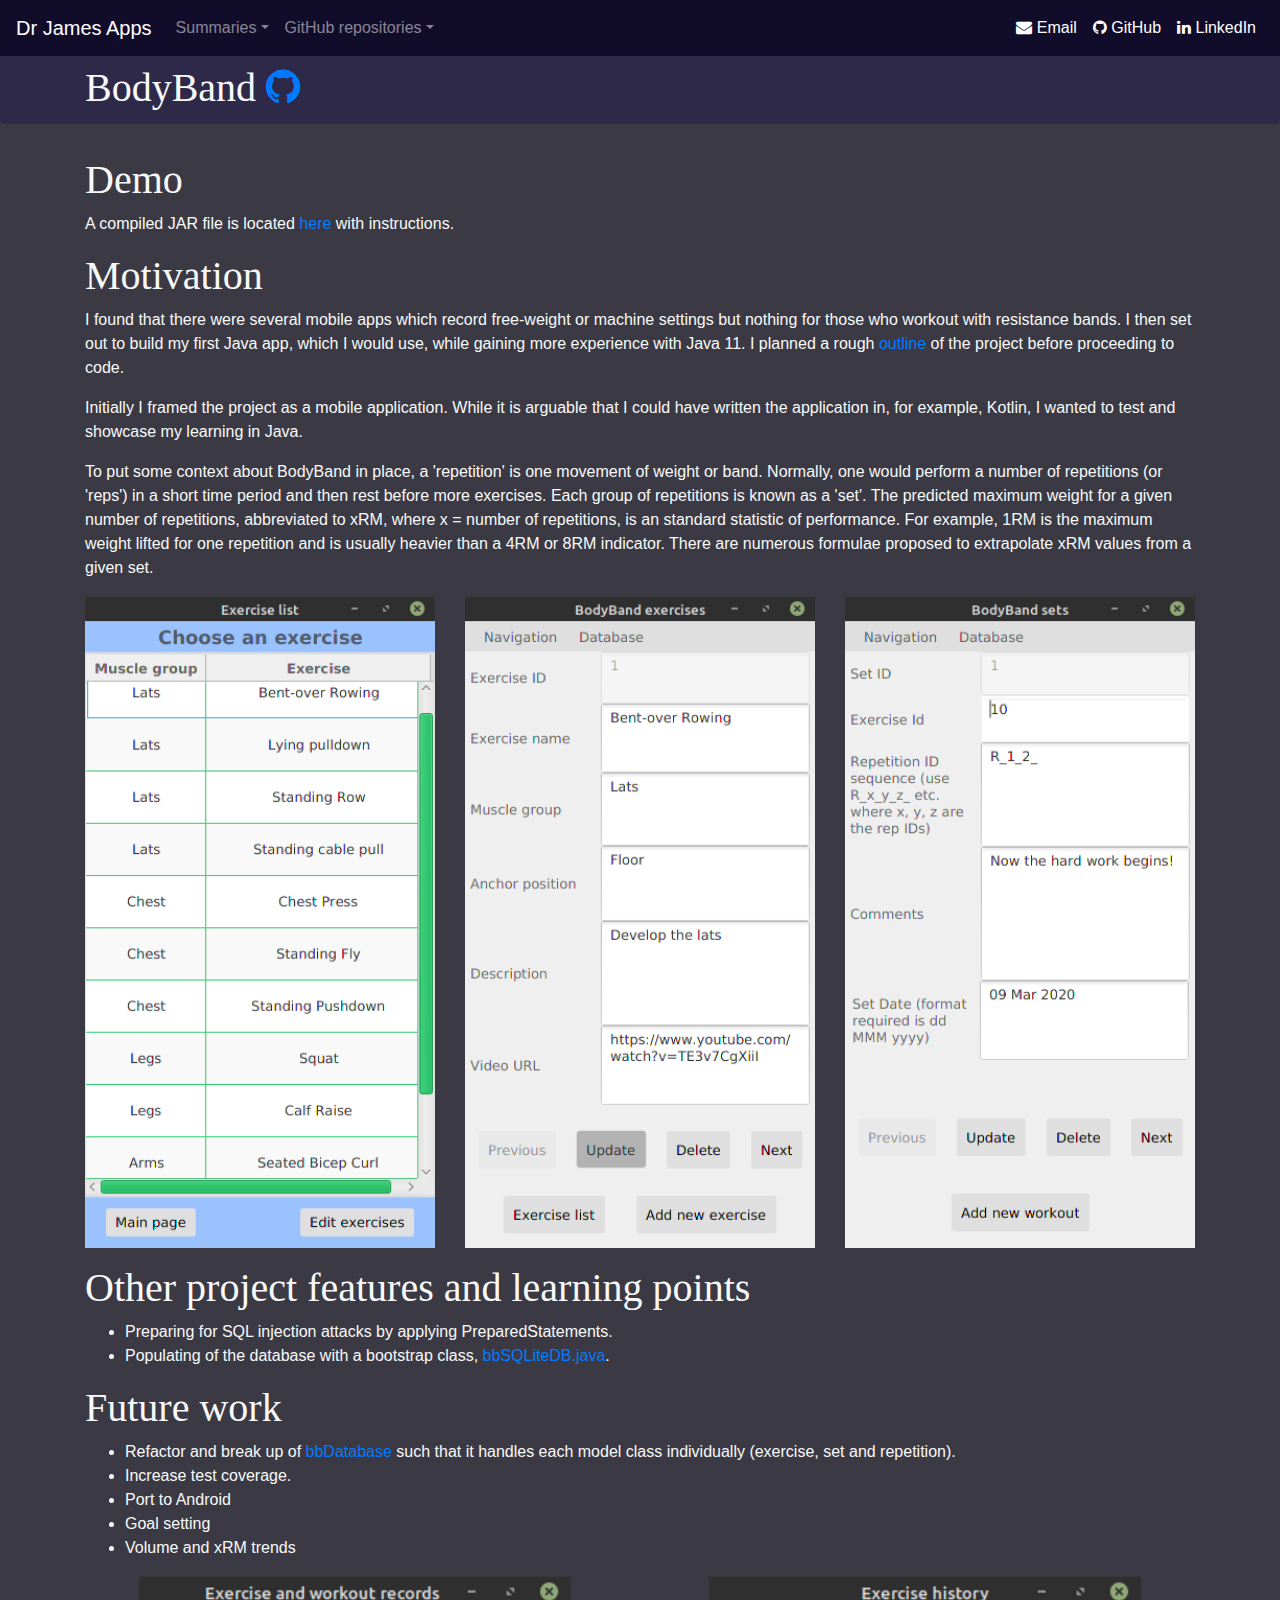
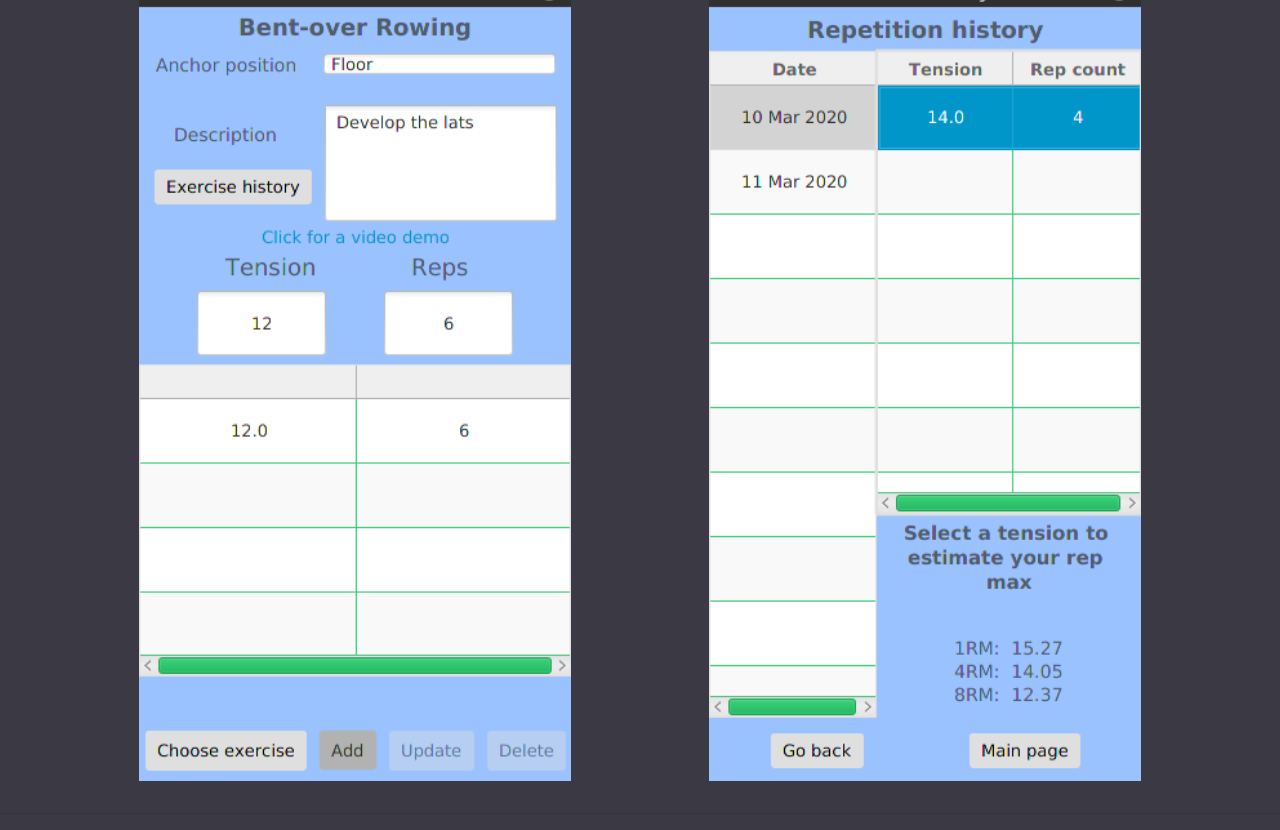
==== commit 7a596d16: "added link to BodyBnad JAR demo" ====
--- a/BodyBand.html
+++ b/BodyBand.html
@@ -66,10 +66,22 @@
 
   <div class="jumbotron pb-1 pt-6" style="background-color:rgb(47, 41, 73);">
     <div class="container">
-      <h1>BodyBand <a href="https://github.com/jfspps/BodyBandGradle" target="_blank"><i class="fa fa-github"></i></a></h1>
+      <h1>BodyBand <a href="https://github.com/jfspps/BodyBandGradle" target="_blank"><i class="fa fa-github"></i></a>
+      </h1>
     </div>
   </div>
 
+  <div class="container" style="background-color:rgb(59, 58, 68);">
+    <div class="row">
+      <div class="col-md-12">
+        <h1>Demo</h1>
+        <p>
+          A compiled JAR file is located <a href="https://github.com/jfspps/BodyBandGradle/tree/master/JAR" target="_blank">here</a> with instructions.
+        </p>
+      </div>
+    </div>
+  </div>
+  
   <div class="container" style="background-color:rgb(59, 58, 68);">
     <div class="row">
       <div class="col-md-12">
@@ -88,9 +100,12 @@
         <p>
           To put some context about BodyBand in place, a 'repetition' is one movement of weight or band. Normally, one
           would perform a number of repetitions (or 'reps') in a short time period and then rest before more exercises.
-          Each group of repetitions is known as a 'set'. The predicted maximum weight for a given number of repetitions, abbreviated to xRM, 
-          where x = number of repetitions, is an standard statistic of performance. For example, 1RM is the maximum weight lifted for one 
-          repetition and is usually heavier than a 4RM or 8RM indicator. There are numerous formulae proposed to extrapolate xRM values from 
+          Each group of repetitions is known as a 'set'. The predicted maximum weight for a given number of repetitions,
+          abbreviated to xRM,
+          where x = number of repetitions, is an standard statistic of performance. For example, 1RM is the maximum
+          weight lifted for one
+          repetition and is usually heavier than a 4RM or 8RM indicator. There are numerous formulae proposed to
+          extrapolate xRM values from
           a given set.
         </p>
       </div>
--- a/styles.css
+++ b/styles.css
@@ -8,9 +8,9 @@
 
 @font-face {
     font-family: KalyantBold;
-    src: url(./fonts/KalyantDemoBold-PKZ4d.otf);
+    src: url('../portfolio/fonts/KalyantDemoBold-PKZ4d.otf');
   }
 
 h1, h2, h3, h4 {
     font-family: 'KalyantBold';
-}+}
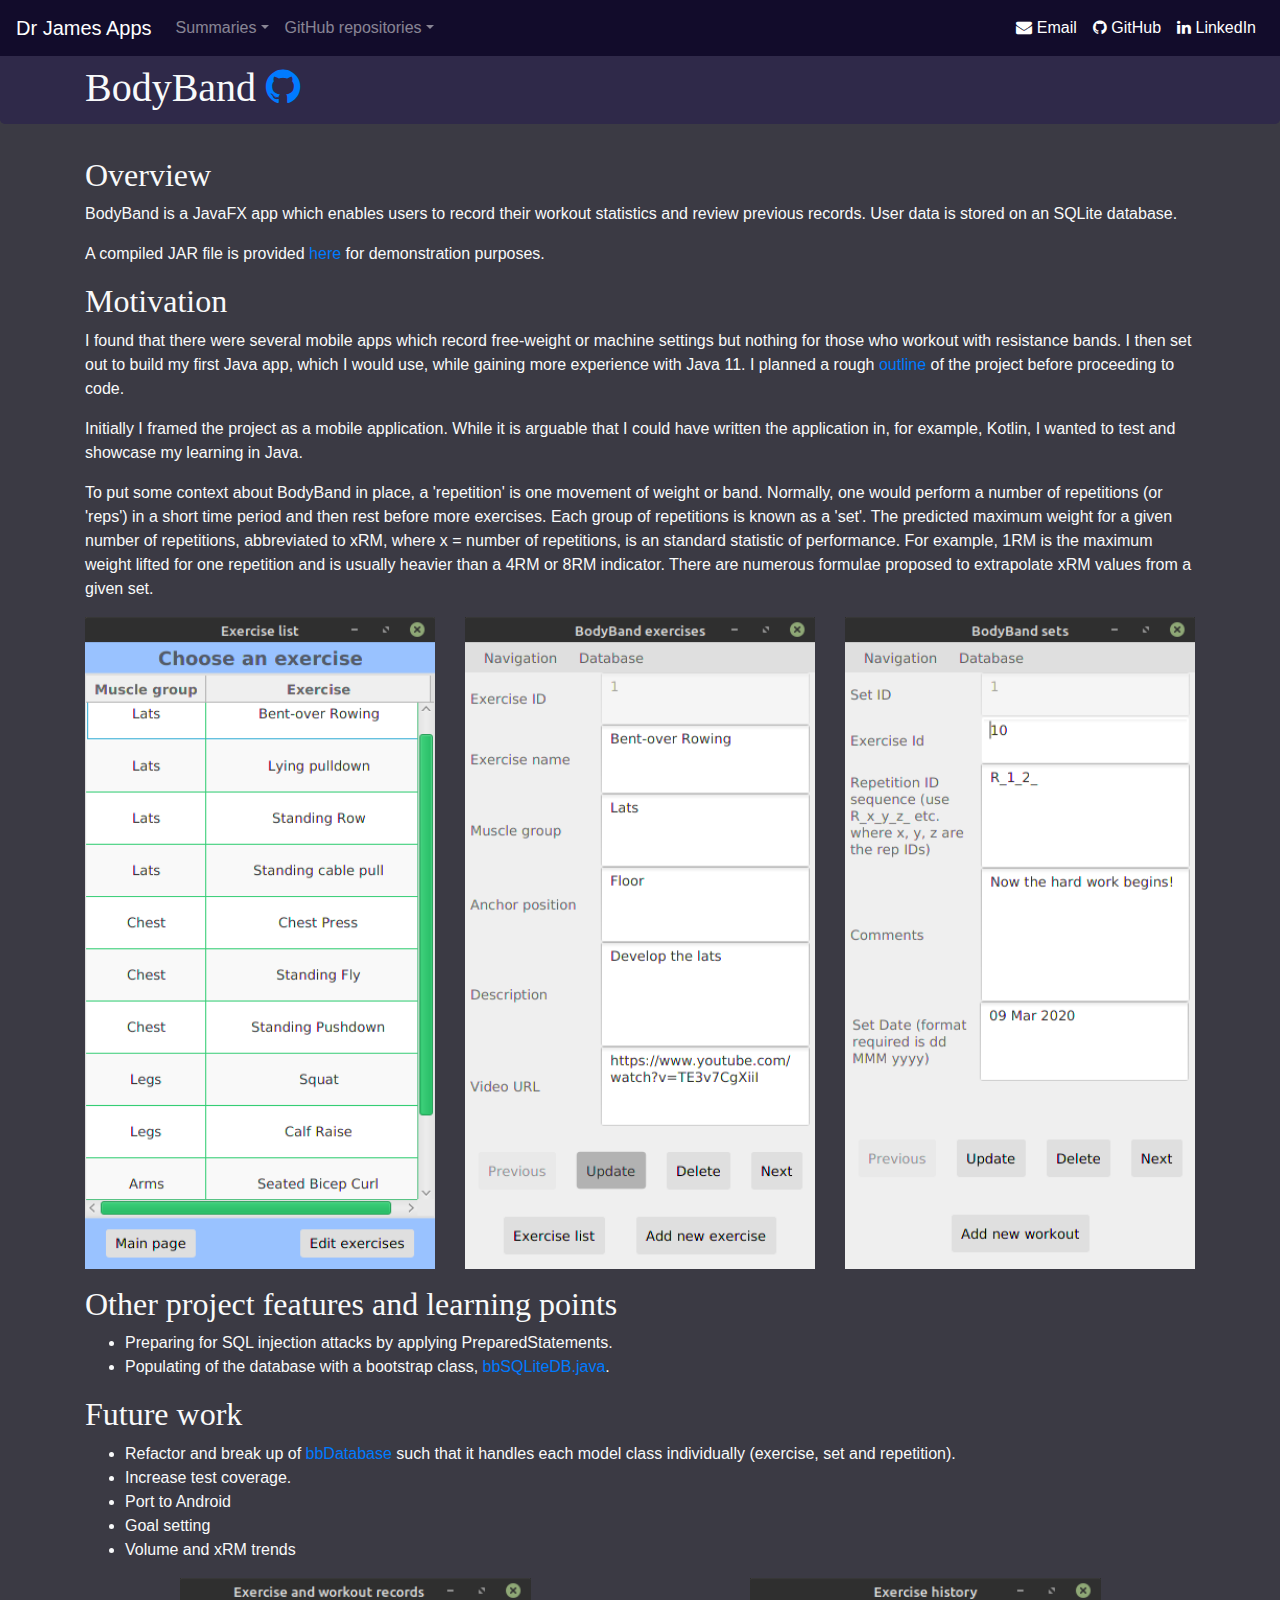
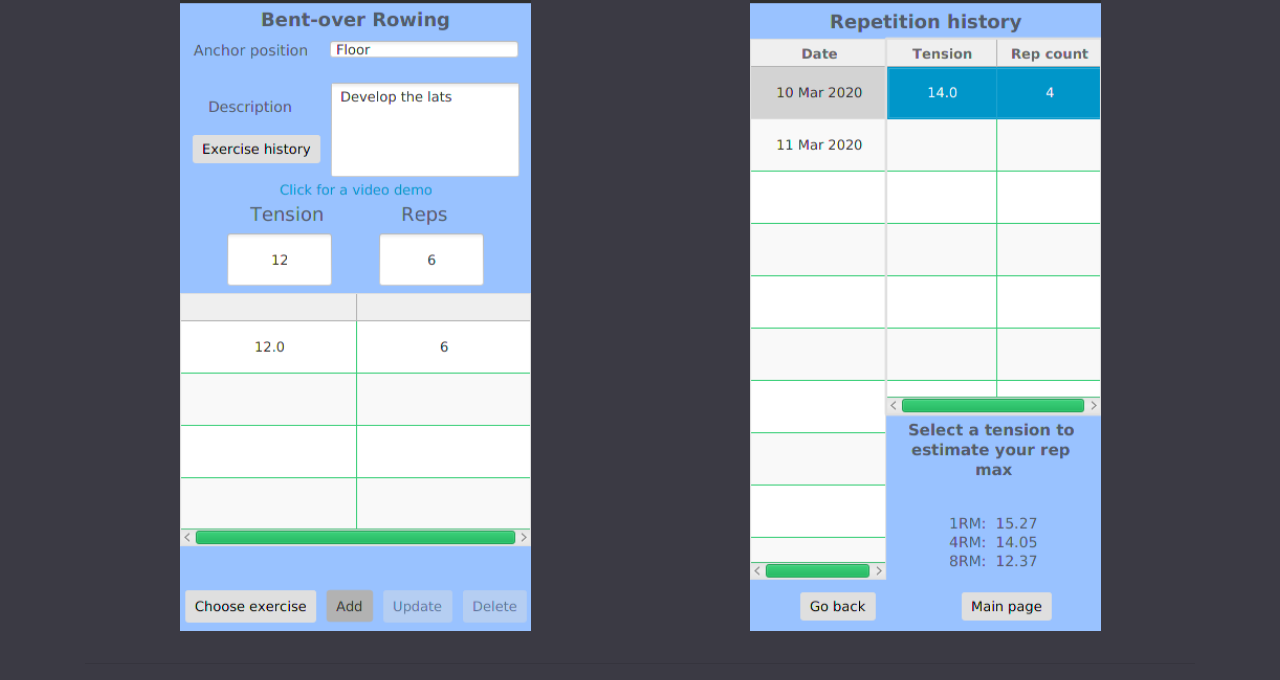
==== commit ff371dae: "added CloudWrite and refresh" ====
--- a/BodyBand.html
+++ b/BodyBand.html
@@ -32,16 +32,20 @@
             aria-haspopup="true" aria-expanded="false">Summaries</a>
           <div class="dropdown-menu" aria-labelledby="navbarDropdown">
             <a class="dropdown-item" href="index.html">Front page</a>
-            <a class="dropdown-item" href="SRM.html">Secure Student-record-management</a>
+            <a class="dropdown-item" href="CloudWrite.html">CloudWrite</a>
+            <a class="dropdown-item" href="SRM.html">Secure student record
+              management (Secure-SRM)</a>
+            <a class="dropdown-item" href="BodyBand.html">BodyBand</a>
           </div>
         </li>
         <li class="nav-item dropdown">
           <a class="nav-link dropdown-toggle" href="" id="navbarDropdown" role="button" data-toggle="dropdown"
             aria-haspopup="true" aria-expanded="false">GitHub repositories</a>
           <div class="dropdown-menu" aria-labelledby="navbarDropdown">
-            <a class="dropdown-item" href="https://github.com/jfspps/BodyBandGradle" target="_blank">BodyBand</a>
+            <a class="dropdown-item" href="https://github.com/jfspps/CloudWrite" target="_blank">CloudWrite</a>
             <a class="dropdown-item" href="https://github.com/jfspps/Secure-SRM" target="_blank">Secure student record
               management (Secure-SRM)</a>
+            <a class="dropdown-item" href="https://github.com/jfspps/BodyBandGradle" target="_blank">BodyBand</a>
             <a class="dropdown-item" href="https://github.com/jfspps/LearningChemDemo" target="_blank">LearningChem</a>
             <a class="dropdown-item" href="https://jfspps.github.io/howtos/" target="_blank">HowTos</a>
           </div>
@@ -74,18 +78,20 @@
   <div class="container" style="background-color:rgb(59, 58, 68);">
     <div class="row">
       <div class="col-md-12">
-        <h1>Demo</h1>
-        <p>
-          A compiled JAR file is located <a href="https://github.com/jfspps/BodyBandGradle/tree/master/JAR" target="_blank">here</a> with instructions.
-        </p>
-      </div>
-    </div>
-  </div>
-  
-  <div class="container" style="background-color:rgb(59, 58, 68);">
+        <h2>Overview</h2>
+        <p>
+          BodyBand is a JavaFX app which enables users to record their workout statistics and review previous records. User data is stored on an SQLite database.
+        </p>
+        <p>
+          A compiled JAR file is provided <a href="https://github.com/jfspps/BodyBandGradle/tree/master/JAR"
+            target="_blank">here</a> for demonstration purposes.
+        </p>
+      </div>
+    </div>
+
     <div class="row">
       <div class="col-md-12">
-        <h1>Motivation</h1>
+        <h2>Motivation</h2>
         <p>
           I found that there were several mobile apps which record free-weight or machine settings but nothing for those
           who workout with resistance bands. I then set out to build my first Java app, which I would use, while gaining
@@ -134,7 +140,7 @@
 
     <div class="row">
       <div class="col-md-12">
-        <h1>Other project features and learning points</h1>
+        <h2>Other project features and learning points</h2>
         <ul>
           <li>
             Preparing for SQL injection attacks by applying PreparedStatements.
@@ -146,7 +152,7 @@
           </li>
         </ul>
 
-        <h1>Future work</h1>
+        <h2>Future work</h2>
         <ul>
           <li>
             Refactor and break up of <a
@@ -174,29 +180,28 @@
       <div class="col-md-6">
         <figure>
           <img img alt="BodyBand" src="images/BodyBand_newSet1.png" class="mx-auto img-fluid d-block"
-            style="width: 80%">
+            style="width: 65%">
         </figure>
       </div>
       <div class="col-md-6">
         <figure>
           <img img alt="BodyBand" src="images/BodyBand_repHistory.png" class="mx-auto img-fluid d-block"
-            style="width: 80%">
-        </figure>
-      </div>
-    </div>
-  </div>
-
-  <hr />
-
-  <script src="https://code.jquery.com/jquery-3.5.1.slim.min.js"
-    integrity="sha384-DfXdz2htPH0lsSSs5nCTpuj/zy4C+OGpamoFVy38MVBnE+IbbVYUew+OrCXaRkfj"
-    crossorigin="anonymous"></script>
-  <script src="https://cdn.jsdelivr.net/npm/popper.js@1.16.1/dist/umd/popper.min.js"
-    integrity="sha384-9/reFTGAW83EW2RDu2S0VKaIzap3H66lZH81PoYlFhbGU+6BZp6G7niu735Sk7lN"
-    crossorigin="anonymous"></script>
-  <script src="https://stackpath.bootstrapcdn.com/bootstrap/4.5.2/js/bootstrap.min.js"
-    integrity="sha384-B4gt1jrGC7Jh4AgTPSdUtOBvfO8shuf57BaghqFfPlYxofvL8/KUEfYiJOMMV+rV"
-    crossorigin="anonymous"></script>
+            style="width: 65%">
+        </figure>
+      </div>
+    </div>
+
+    <hr />
+
+    <script src="https://code.jquery.com/jquery-3.5.1.slim.min.js"
+      integrity="sha384-DfXdz2htPH0lsSSs5nCTpuj/zy4C+OGpamoFVy38MVBnE+IbbVYUew+OrCXaRkfj"
+      crossorigin="anonymous"></script>
+    <script src="https://cdn.jsdelivr.net/npm/popper.js@1.16.1/dist/umd/popper.min.js"
+      integrity="sha384-9/reFTGAW83EW2RDu2S0VKaIzap3H66lZH81PoYlFhbGU+6BZp6G7niu735Sk7lN"
+      crossorigin="anonymous"></script>
+    <script src="https://stackpath.bootstrapcdn.com/bootstrap/4.5.2/js/bootstrap.min.js"
+      integrity="sha384-B4gt1jrGC7Jh4AgTPSdUtOBvfO8shuf57BaghqFfPlYxofvL8/KUEfYiJOMMV+rV"
+      crossorigin="anonymous"></script>
 </body>
 
 </html>